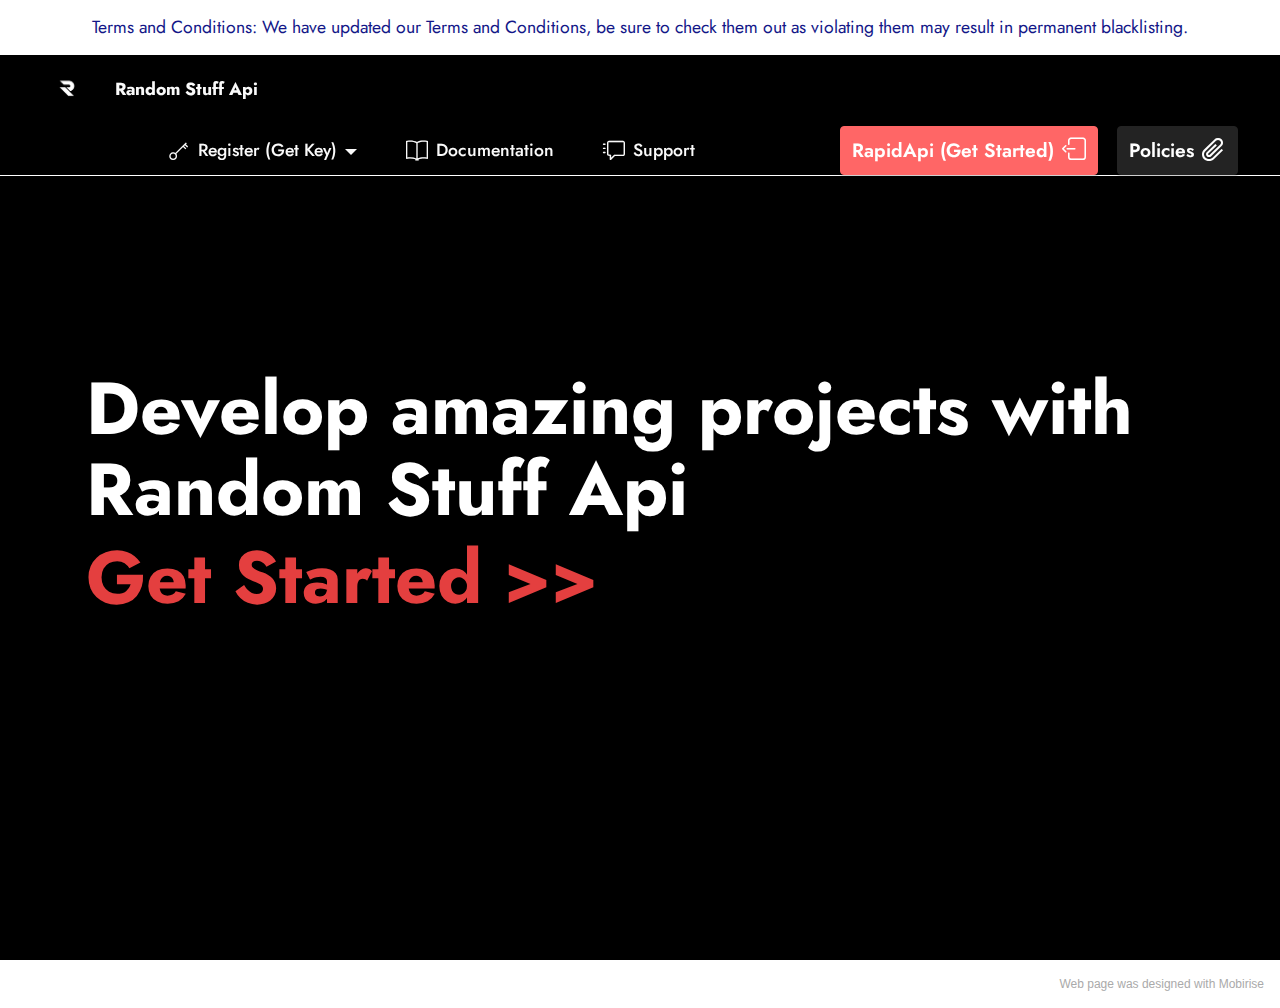
==== index.html @ b0e5f8f1 "Website" ====
<!DOCTYPE html>
<html  >
<head>
  <!-- Site made with Mobirise Website Builder v5.4.1, https://mobirise.com -->
  <meta charset="UTF-8">
  <meta http-equiv="X-UA-Compatible" content="IE=edge">
  <meta name="generator" content="Mobirise v5.4.1, mobirise.com">
  <meta name="viewport" content="width=device-width, initial-scale=1, minimum-scale=1">
  <link rel="shortcut icon" href="assets/images/logo5.png" type="image/x-icon">
  <meta name="description" content="Home | Random Stuff API (RSA) is a powerful API developed by PGamerX, and it's free to use as well as open-source. It allows you to get AI responses, jokes, memes, anime, facts, animal images, image manipulation, and many other things.
">
  
  
  <title>Home | Random Stuff Api (random-stuff-api)</title>
  <link rel="stylesheet" href="assets/themify/css/themify-icons.css">
  <link rel="stylesheet" href="assets/web/assets/mobirise-icons2/mobirise2.css">
  <link rel="stylesheet" href="assets/web/assets/mobirise-icons-bold/mobirise-icons-bold.css">
  <link rel="stylesheet" href="assets/bootstrap/css/bootstrap.min.css">
  <link rel="stylesheet" href="assets/bootstrap/css/bootstrap-grid.min.css">
  <link rel="stylesheet" href="assets/bootstrap/css/bootstrap-reboot.min.css">
  <link rel="stylesheet" href="assets/dropdown/css/style.css">
  <link rel="stylesheet" href="assets/socicon/css/styles.css">
  <link rel="stylesheet" href="assets/theme/css/style.css">
  <link rel="preload" href="https://fonts.googleapis.com/css?family=Jost:100,200,300,400,500,600,700,800,900,100i,200i,300i,400i,500i,600i,700i,800i,900i&display=swap" as="style" onload="this.onload=null;this.rel='stylesheet'">
  <noscript><link rel="stylesheet" href="https://fonts.googleapis.com/css?family=Jost:100,200,300,400,500,600,700,800,900,100i,200i,300i,400i,500i,600i,700i,800i,900i&display=swap"></noscript>
  <link rel="preload" as="style" href="assets/mobirise/css/mbr-additional.css"><link rel="stylesheet" href="assets/mobirise/css/mbr-additional.css" type="text/css">
  
  
  
  
</head>
<body>
  
  <section data-bs-version="5.1" class="menu menu2 cid-Z001lfQUGw" once="menu" id="design-block-Z001lfQUGw">
    

    <nav class="navbar navbar-dropdown navbar-fixed-top navbar-expand-lg">


<div class="container-fluid  bgtop">
<div class="container-fluid">
<div class="row"> 
<div class=" col-12 p-2"> 
<div class="mbr-text mbr-fonts-style display-4">Terms and Conditions: We have updated our Terms and Conditions, be sure to check them out as violating them may result in permanent blacklisting.</div>
</div>


</div> 

</div>
</div>

        <div class="container-fluid">
            <div class="navbar-brand">
                <span class="navbar-logo">
                    <a href="index.html">
                        <img src="assets/images/new-144x99.png" alt="RSA" style="height: 3rem;">
                    </a>
                </span>
                <span class="navbar-caption-wrap"><a class="navbar-caption text-white text-primary display-4" href="index.html">Random Stuff Api</a></span>
           
           
            </div>

         <button class="navbar-toggler" type="button" data-toggle="collapse" data-bs-toggle="collapse" data-target="#navbarSupportedContent" data-bs-target="#navbarSupportedContent" aria-controls="navbarNavAltMarkup" aria-expanded="false" aria-label="Toggle navigation">
                <div class="hamburger">
                    <span></span>
                    <span></span>
                    <span></span>
                    <span></span>
                </div>
            </button>    
            <div class="collapse navbar-collapse" id="navbarSupportedContent">
            
         <ul class="mx-auto navbar-nav nav-dropdown" data-app-modern-menu="true"><li class="nav-item dropdown"><a class="nav-link link text-white text-primary dropdown-toggle display-4" href="#" data-toggle="dropdown-submenu" data-bs-toggle="dropdown" data-bs-auto-close="outside" aria-expanded="false"><span class="ti-key mbr-iconfont mbr-iconfont-btn"></span>Register (Get Key)</a><div class="dropdown-menu" aria-labelledby="dropdown-undefined"><a class="text-white text-primary dropdown-item display-4" href="https://discord.com/oauth2/authorize?client_id=835456352238436392&redirect_uri=https%3A%2F%2Fdiscord.pgamerx.com%2Fcallback&response_type=code&scope=identify%20email%20guilds.join" target="_blank"><span class="socicon socicon-discord mbr-iconfont mbr-iconfont-btn"></span>Through Discord</a><a class="text-white text-primary dropdown-item display-4" href="https://oauth.pgamerx.com/auth/google" target="_blank"><span class="socicon socicon-google mbr-iconfont mbr-iconfont-btn"></span>Through Google</a></div>
                    </li><li class="nav-item"><a class="nav-link link text-white text-primary display-4" href="https://api-docs.pgamerx.com" target="_blank"><span class="ti-book mbr-iconfont mbr-iconfont-btn"></span>Documentation</a></li><li class="nav-item"><a class="nav-link link text-white text-primary display-4" href="https://u.pgamerx.com/discord" target="_blank"><span class="mbrib-help mbr-iconfont mbr-iconfont-btn"></span>Support</a></li></ul>  


                
                <div class="navbar-buttons mbr-section-btn"><a class="bouton btn btn-secondary display-7" href="https://rapidapi.com/pgamerxdev/api/random-stuff-api" target="_blank"><span class="mbrib-logout mbr-iconfont mbr-iconfont-btn"></span>RapidApi (Get Started)</a> <a class="bouton btn btn-black display-7" href="policies.html" target="_blank"><span class="mobi-mbri mobi-mbri-paperclip mbr-iconfont mbr-iconfont-btn"></span>Policies</a></div>
            </div>

           
        </div>
    </nav>


</section>

<section data-bs-version="5.1" class="header8 cid-sSBqAEXFUa mbr-fullscreen" id="header8-9">
    

    
    
    <div class="container">
        <div class="row justify-content-center">
            <div class="col-12">
                <h3 class="mbr-section-title mbr-white mbr-fonts-style display-1"><strong>Develop amazing projects with Random Stuff Api</strong></h3>
                <p class="mbr-text mbr-fonts-style mbr-white mb-4 display-1"><a href="https://rapidapi.com/pgamerxdev/api/random-stuff-api" class="text-danger text-primary" target="_blank"><strong>Get Started &gt;&gt;</strong></a></p>
            </div>
        </div>
    </div>
</section><section style="background-color: #fff; font-family: -apple-system, BlinkMacSystemFont, 'Segoe UI', 'Roboto', 'Helvetica Neue', Arial, sans-serif; color:#aaa; font-size:12px; padding: 0; align-items: center; display: flex;"><a href="https://mobirise.site/g" style="flex: 1 1; height: 3rem; padding-left: 1rem;"></a><p style="flex: 0 0 auto; margin:0; padding-right:1rem;">Web page <a href="https://mobirise.site/f" style="color:#aaa;">was designed</a> with Mobirise</p></section><script src="assets/bootstrap/js/bootstrap.bundle.min.js"></script>  <script src="assets/smoothscroll/smooth-scroll.js"></script>  <script src="assets/ytplayer/index.js"></script>  <script src="assets/dropdown/js/navbar-dropdown.js"></script>  <script src="assets/theme/js/script.js"></script>  
  
  
</body>
</html>
---- assets/themify/css/themify-icons.css ----
@font-face {
	font-family: 'themify';
	src:url('../fonts/themify.eot?-fvbane');
	src:url('../fonts/themify.eot?#iefix-fvbane') format('embedded-opentype'),
		url('../fonts/themify.woff?-fvbane') format('woff'),
		url('../fonts/themify.ttf?-fvbane') format('truetype'),
		url('../fonts/themify.svg?-fvbane#themify') format('svg');
	font-weight: normal;
	font-style: normal;
}

[class^="ti-"], [class*=" ti-"] {
	font-family: 'themify';
	speak: none;
	font-style: normal;
	font-weight: normal;
	font-variant: normal;
	text-transform: none;
	line-height: 1;

	/* Better Font Rendering =========== */
	-webkit-font-smoothing: antialiased;
	-moz-osx-font-smoothing: grayscale;
}

.ti-wand:before {
	content: "\e600";
}
.ti-volume:before {
	content: "\e601";
}
.ti-user:before {
	content: "\e602";
}
.ti-unlock:before {
	content: "\e603";
}
.ti-unlink:before {
	content: "\e604";
}
.ti-trash:before {
	content: "\e605";
}
.ti-thought:before {
	content: "\e606";
}
.ti-target:before {
	content: "\e607";
}
.ti-tag:before {
	content: "\e608";
}
.ti-tablet:before {
	content: "\e609";
}
.ti-star:before {
	content: "\e60a";
}
.ti-spray:before {
	content: "\e60b";
}
.ti-signal:before {
	content: "\e60c";
}
.ti-shopping-cart:before {
	content: "\e60d";
}
.ti-shopping-cart-full:before {
	content: "\e60e";
}
.ti-settings:before {
	content: "\e60f";
}
.ti-search:before {
	content: "\e610";
}
.ti-zoom-in:before {
	content: "\e611";
}
.ti-zoom-out:before {
	content: "\e612";
}
.ti-cut:before {
	content: "\e613";
}
.ti-ruler:before {
	content: "\e614";
}
.ti-ruler-pencil:before {
	content: "\e615";
}
.ti-ruler-alt:before {
	content: "\e616";
}
.ti-bookmark:before {
	content: "\e617";
}
.ti-bookmark-alt:before {
	content: "\e618";
}
.ti-reload:before {
	content: "\e619";
}
.ti-plus:before {
	content: "\e61a";
}
.ti-pin:before {
	content: "\e61b";
}
.ti-pencil:before {
	content: "\e61c";
}
.ti-pencil-alt:before {
	content: "\e61d";
}
.ti-paint-roller:before {
	content: "\e61e";
}
.ti-paint-bucket:before {
	content: "\e61f";
}
.ti-na:before {
	content: "\e620";
}
.ti-mobile:before {
	content: "\e621";
}
.ti-minus:before {
	content: "\e622";
}
.ti-medall:before {
	content: "\e623";
}
.ti-medall-alt:before {
	content: "\e624";
}
.ti-marker:before {
	content: "\e625";
}
.ti-marker-alt:before {
	content: "\e626";
}
.ti-arrow-up:before {
	content: "\e627";
}
.ti-arrow-right:before {
	content: "\e628";
}
.ti-arrow-left:before {
	content: "\e629";
}
.ti-arrow-down:before {
	content: "\e62a";
}
.ti-lock:before {
	content: "\e62b";
}
.ti-location-arrow:before {
	content: "\e62c";
}
.ti-link:before {
	content: "\e62d";
}
.ti-layout:before {
	content: "\e62e";
}
.ti-layers:before {
	content: "\e62f";
}
.ti-layers-alt:before {
	content: "\e630";
}
.ti-key:before {
	content: "\e631";
}
.ti-import:before {
	content: "\e632";
}
.ti-image:before {
	content: "\e633";
}
.ti-heart:before {
	content: "\e634";
}
.ti-heart-broken:before {
	content: "\e635";
}
.ti-hand-stop:before {
	content: "\e636";
}
.ti-hand-open:before {
	content: "\e637";
}
.ti-hand-drag:before {
	content: "\e638";
}
.ti-folder:before {
	content: "\e639";
}
.ti-flag:before {
	content: "\e63a";
}
.ti-flag-alt:before {
	content: "\e63b";
}
.ti-flag-alt-2:before {
	content: "\e63c";
}
.ti-eye:before {
	content: "\e63d";
}
.ti-export:before {
	content: "\e63e";
}
.ti-exchange-vertical:before {
	content: "\e63f";
}
.ti-desktop:before {
	content: "\e640";
}
.ti-cup:before {
	content: "\e641";
}
.ti-crown:before {
	content: "\e642";
}
.ti-comments:before {
	content: "\e643";
}
.ti-comment:before {
	content: "\e644";
}
.ti-comment-alt:before {
	content: "\e645";
}
.ti-close:before {
	content: "\e646";
}
.ti-clip:before {
	content: "\e647";
}
.ti-angle-up:before {
	content: "\e648";
}
.ti-angle-right:before {
	content: "\e649";
}
.ti-angle-left:before {
	content: "\e64a";
}
.ti-angle-down:before {
	content: "\e64b";
}
.ti-check:before {
	content: "\e64c";
}
.ti-check-box:before {
	content: "\e64d";
}
.ti-camera:before {
	content: "\e64e";
}
.ti-announcement:before {
	content: "\e64f";
}
.ti-brush:before {
	content: "\e650";
}
.ti-briefcase:before {
	content: "\e651";
}
.ti-bolt:before {
	content: "\e652";
}
.ti-bolt-alt:before {
	content: "\e653";
}
.ti-blackboard:before {
	content: "\e654";
}
.ti-bag:before {
	content: "\e655";
}
.ti-move:before {
	content: "\e656";
}
.ti-arrows-vertical:before {
	content: "\e657";
}
.ti-arrows-horizontal:before {
	content: "\e658";
}
.ti-fullscreen:before {
	content: "\e659";
}
.ti-arrow-top-right:before {
	content: "\e65a";
}
.ti-arrow-top-left:before {
	content: "\e65b";
}
.ti-arrow-circle-up:before {
	content: "\e65c";
}
.ti-arrow-circle-right:before {
	content: "\e65d";
}
.ti-arrow-circle-left:before {
	content: "\e65e";
}
.ti-arrow-circle-down:before {
	content: "\e65f";
}
.ti-angle-double-up:before {
	content: "\e660";
}
.ti-angle-double-right:before {
	content: "\e661";
}
.ti-angle-double-left:before {
	content: "\e662";
}
.ti-angle-double-down:before {
	content: "\e663";
}
.ti-zip:before {
	content: "\e664";
}
.ti-world:before {
	content: "\e665";
}
.ti-wheelchair:before {
	content: "\e666";
}
.ti-view-list:before {
	content: "\e667";
}
.ti-view-list-alt:before {
	content: "\e668";
}
.ti-view-grid:before {
	content: "\e669";
}
.ti-uppercase:before {
	content: "\e66a";
}
.ti-upload:before {
	content: "\e66b";
}
.ti-underline:before {
	content: "\e66c";
}
.ti-truck:before {
	content: "\e66d";
}
.ti-timer:before {
	content: "\e66e";
}
.ti-ticket:before {
	content: "\e66f";
}
.ti-thumb-up:before {
	content: "\e670";
}
.ti-thumb-down:before {
	content: "\e671";
}
.ti-text:before {
	content: "\e672";
}
.ti-stats-up:before {
	content: "\e673";
}
.ti-stats-down:before {
	content: "\e674";
}
.ti-split-v:before {
	content: "\e675";
}
.ti-split-h:before {
	content: "\e676";
}
.ti-smallcap:before {
	content: "\e677";
}
.ti-shine:before {
	content: "\e678";
}
.ti-shift-right:before {
	content: "\e679";
}
.ti-shift-left:before {
	content: "\e67a";
}
.ti-shield:before {
	content: "\e67b";
}
.ti-notepad:before {
	content: "\e67c";
}
.ti-server:before {
	content: "\e67d";
}
.ti-quote-right:before {
	content: "\e67e";
}
.ti-quote-left:before {
	content: "\e67f";
}
.ti-pulse:before {
	content: "\e680";
}
.ti-printer:before {
	content: "\e681";
}
.ti-power-off:before {
	content: "\e682";
}
.ti-plug:before {
	content: "\e683";
}
.ti-pie-chart:before {
	content: "\e684";
}
.ti-paragraph:before {
	content: "\e685";
}
.ti-panel:before {
	content: "\e686";
}
.ti-package:before {
	content: "\e687";
}
.ti-music:before {
	content: "\e688";
}
.ti-music-alt:before {
	content: "\e689";
}
.ti-mouse:before {
	content: "\e68a";
}
.ti-mouse-alt:before {
	content: "\e68b";
}
.ti-money:before {
	content: "\e68c";
}
.ti-microphone:before {
	content: "\e68d";
}
.ti-menu:before {
	content: "\e68e";
}
.ti-menu-alt:before {
	content: "\e68f";
}
.ti-map:before {
	content: "\e690";
}
.ti-map-alt:before {
	content: "\e691";
}
.ti-loop:before {
	content: "\e692";
}
.ti-location-pin:before {
	content: "\e693";
}
.ti-list:before {
	content: "\e694";
}
.ti-light-bulb:before {
	content: "\e695";
}
.ti-Italic:before {
	content: "\e696";
}
.ti-info:before {
	content: "\e697";
}
.ti-infinite:before {
	content: "\e698";
}
.ti-id-badge:before {
	content: "\e699";
}
.ti-hummer:before {
	content: "\e69a";
}
.ti-home:before {
	content: "\e69b";
}
.ti-help:before {
	content: "\e69c";
}
.ti-headphone:before {
	content: "\e69d";
}
.ti-harddrives:before {
	content: "\e69e";
}
.ti-harddrive:before {
	content: "\e69f";
}
.ti-gift:before {
	content: "\e6a0";
}
.ti-game:before {
	content: "\e6a1";
}
.ti-filter:before {
	content: "\e6a2";
}
.ti-files:before {
	content: "\e6a3";
}
.ti-file:before {
	content: "\e6a4";
}
.ti-eraser:before {
	content: "\e6a5";
}
.ti-envelope:before {
	content: "\e6a6";
}
.ti-download:before {
	content: "\e6a7";
}
.ti-direction:before {
	content: "\e6a8";
}
.ti-direction-alt:before {
	content: "\e6a9";
}
.ti-dashboard:before {
	content: "\e6aa";
}
.ti-control-stop:before {
	content: "\e6ab";
}
.ti-control-shuffle:before {
	content: "\e6ac";
}
.ti-control-play:before {
	content: "\e6ad";
}
.ti-control-pause:before {
	content: "\e6ae";
}
.ti-control-forward:before {
	content: "\e6af";
}
.ti-control-backward:before {
	content: "\e6b0";
}
.ti-cloud:before {
	content: "\e6b1";
}
.ti-cloud-up:before {
	content: "\e6b2";
}
.ti-cloud-down:before {
	content: "\e6b3";
}
.ti-clipboard:before {
	content: "\e6b4";
}
.ti-car:before {
	content: "\e6b5";
}
.ti-calendar:before {
	content: "\e6b6";
}
.ti-book:before {
	content: "\e6b7";
}
.ti-bell:before {
	content: "\e6b8";
}
.ti-basketball:before {
	content: "\e6b9";
}
.ti-bar-chart:before {
	content: "\e6ba";
}
.ti-bar-chart-alt:before {
	content: "\e6bb";
}
.ti-back-right:before {
	content: "\e6bc";
}
.ti-back-left:before {
	content: "\e6bd";
}
.ti-arrows-corner:before {
	content: "\e6be";
}
.ti-archive:before {
	content: "\e6bf";
}
.ti-anchor:before {
	content: "\e6c0";
}
.ti-align-right:before {
	content: "\e6c1";
}
.ti-align-left:before {
	content: "\e6c2";
}
.ti-align-justify:before {
	content: "\e6c3";
}
.ti-align-center:before {
	content: "\e6c4";
}
.ti-alert:before {
	content: "\e6c5";
}
.ti-alarm-clock:before {
	content: "\e6c6";
}
.ti-agenda:before {
	content: "\e6c7";
}
.ti-write:before {
	content: "\e6c8";
}
.ti-window:before {
	content: "\e6c9";
}
.ti-widgetized:before {
	content: "\e6ca";
}
.ti-widget:before {
	content: "\e6cb";
}
.ti-widget-alt:before {
	content: "\e6cc";
}
.ti-wallet:before {
	content: "\e6cd";
}
.ti-video-clapper:before {
	content: "\e6ce";
}
.ti-video-camera:before {
	content: "\e6cf";
}
.ti-vector:before {
	content: "\e6d0";
}
.ti-themify-logo:before {
	content: "\e6d1";
}
.ti-themify-favicon:before {
	content: "\e6d2";
}
.ti-themify-favicon-alt:before {
	content: "\e6d3";
}
.ti-support:before {
	content: "\e6d4";
}
.ti-stamp:before {
	content: "\e6d5";
}
.ti-split-v-alt:before {
	content: "\e6d6";
}
.ti-slice:before {
	content: "\e6d7";
}
.ti-shortcode:before {
	content: "\e6d8";
}
.ti-shift-right-alt:before {
	content: "\e6d9";
}
.ti-shift-left-alt:before {
	content: "\e6da";
}
.ti-ruler-alt-2:before {
	content: "\e6db";
}
.ti-receipt:before {
	content: "\e6dc";
}
.ti-pin2:before {
	content: "\e6dd";
}
.ti-pin-alt:before {
	content: "\e6de";
}
.ti-pencil-alt2:before {
	content: "\e6df";
}
.ti-palette:before {
	content: "\e6e0";
}
.ti-more:before {
	content: "\e6e1";
}
.ti-more-alt:before {
	content: "\e6e2";
}
.ti-microphone-alt:before {
	content: "\e6e3";
}
.ti-magnet:before {
	content: "\e6e4";
}
.ti-line-double:before {
	content: "\e6e5";
}
.ti-line-dotted:before {
	content: "\e6e6";
}
.ti-line-dashed:before {
	content: "\e6e7";
}
.ti-layout-width-full:before {
	content: "\e6e8";
}
.ti-layout-width-default:before {
	content: "\e6e9";
}
.ti-layout-width-default-alt:before {
	content: "\e6ea";
}
.ti-layout-tab:before {
	content: "\e6eb";
}
.ti-layout-tab-window:before {
	content: "\e6ec";
}
.ti-layout-tab-v:before {
	content: "\e6ed";
}
.ti-layout-tab-min:before {
	content: "\e6ee";
}
.ti-layout-slider:before {
	content: "\e6ef";
}
.ti-layout-slider-alt:before {
	content: "\e6f0";
}
.ti-layout-sidebar-right:before {
	content: "\e6f1";
}
.ti-layout-sidebar-none:before {
	content: "\e6f2";
}
.ti-layout-sidebar-left:before {
	content: "\e6f3";
}
.ti-layout-placeholder:before {
	content: "\e6f4";
}
.ti-layout-menu:before {
	content: "\e6f5";
}
.ti-layout-menu-v:before {
	content: "\e6f6";
}
.ti-layout-menu-separated:before {
	content: "\e6f7";
}
.ti-layout-menu-full:before {
	content: "\e6f8";
}
.ti-layout-media-right-alt:before {
	content: "\e6f9";
}
.ti-layout-media-right:before {
	content: "\e6fa";
}
.ti-layout-media-overlay:before {
	content: "\e6fb";
}
.ti-layout-media-overlay-alt:before {
	content: "\e6fc";
}
.ti-layout-media-overlay-alt-2:before {
	content: "\e6fd";
}
.ti-layout-media-left-alt:before {
	content: "\e6fe";
}
.ti-layout-media-left:before {
	content: "\e6ff";
}
.ti-layout-media-center-alt:before {
	content: "\e700";
}
.ti-layout-media-center:before {
	content: "\e701";
}
.ti-layout-list-thumb:before {
	content: "\e702";
}
.ti-layout-list-thumb-alt:before {
	content: "\e703";
}
.ti-layout-list-post:before {
	content: "\e704";
}
.ti-layout-list-large-image:before {
	content: "\e705";
}
.ti-layout-line-solid:before {
	content: "\e706";
}
.ti-layout-grid4:before {
	content: "\e707";
}
.ti-layout-grid3:before {
	content: "\e708";
}
.ti-layout-grid2:before {
	content: "\e709";
}
.ti-layout-grid2-thumb:before {
	content: "\e70a";
}
.ti-layout-cta-right:before {
	content: "\e70b";
}
.ti-layout-cta-left:before {
	content: "\e70c";
}
.ti-layout-cta-center:before {
	content: "\e70d";
}
.ti-layout-cta-btn-right:before {
	content: "\e70e";
}
.ti-layout-cta-btn-left:before {
	content: "\e70f";
}
.ti-layout-column4:before {
	content: "\e710";
}
.ti-layout-column3:before {
	content: "\e711";
}
.ti-layout-column2:before {
	content: "\e712";
}
.ti-layout-accordion-separated:before {
	content: "\e713";
}
.ti-layout-accordion-merged:before {
	content: "\e714";
}
.ti-layout-accordion-list:before {
	content: "\e715";
}
.ti-ink-pen:before {
	content: "\e716";
}
.ti-info-alt:before {
	content: "\e717";
}
.ti-help-alt:before {
	content: "\e718";
}
.ti-headphone-alt:before {
	content: "\e719";
}
.ti-hand-point-up:before {
	content: "\e71a";
}
.ti-hand-point-right:before {
	content: "\e71b";
}
.ti-hand-point-left:before {
	content: "\e71c";
}
.ti-hand-point-down:before {
	content: "\e71d";
}
.ti-gallery:before {
	content: "\e71e";
}
.ti-face-smile:before {
	content: "\e71f";
}
.ti-face-sad:before {
	content: "\e720";
}
.ti-credit-card:before {
	content: "\e721";
}
.ti-control-skip-forward:before {
	content: "\e722";
}
.ti-control-skip-backward:before {
	content: "\e723";
}
.ti-control-record:before {
	content: "\e724";
}
.ti-control-eject:before {
	content: "\e725";
}
.ti-comments-smiley:before {
	content: "\e726";
}
.ti-brush-alt:before {
	content: "\e727";
}
.ti-youtube:before {
	content: "\e728";
}
.ti-vimeo:before {
	content: "\e729";
}
.ti-twitter:before {
	content: "\e72a";
}
.ti-time:before {
	content: "\e72b";
}
.ti-tumblr:before {
	content: "\e72c";
}
.ti-skype:before {
	content: "\e72d";
}
.ti-share:before {
	content: "\e72e";
}
.ti-share-alt:before {
	content: "\e72f";
}
.ti-rocket:before {
	content: "\e730";
}
.ti-pinterest:before {
	content: "\e731";
}
.ti-new-window:before {
	content: "\e732";
}
.ti-microsoft:before {
	content: "\e733";
}
.ti-list-ol:before {
	content: "\e734";
}
.ti-linkedin:before {
	content: "\e735";
}
.ti-layout-sidebar-2:before {
	content: "\e736";
}
.ti-layout-grid4-alt:before {
	content: "\e737";
}
.ti-layout-grid3-alt:before {
	content: "\e738";
}
.ti-layout-grid2-alt:before {
	content: "\e739";
}
.ti-layout-column4-alt:before {
	content: "\e73a";
}
.ti-layout-column3-alt:before {
	content: "\e73b";
}
.ti-layout-column2-alt:before {
	content: "\e73c";
}
.ti-instagram:before {
	content: "\e73d";
}
.ti-google:before {
	content: "\e73e";
}
.ti-github:before {
	content: "\e73f";
}
.ti-flickr:before {
	content: "\e740";
}
.ti-facebook:before {
	content: "\e741";
}
.ti-dropbox:before {
	content: "\e742";
}
.ti-dribbble:before {
	content: "\e743";
}
.ti-apple:before {
	content: "\e744";
}
.ti-android:before {
	content: "\e745";
}
.ti-save:before {
	content: "\e746";
}
.ti-save-alt:before {
	content: "\e747";
}
.ti-yahoo:before {
	content: "\e748";
}
.ti-wordpress:before {
	content: "\e749";
}
.ti-vimeo-alt:before {
	content: "\e74a";
}
.ti-twitter-alt:before {
	content: "\e74b";
}
.ti-tumblr-alt:before {
	content: "\e74c";
}
.ti-trello:before {
	content: "\e74d";
}
.ti-stack-overflow:before {
	content: "\e74e";
}
.ti-soundcloud:before {
	content: "\e74f";
}
.ti-sharethis:before {
	content: "\e750";
}
.ti-sharethis-alt:before {
	content: "\e751";
}
.ti-reddit:before {
	content: "\e752";
}
.ti-pinterest-alt:before {
	content: "\e753";
}
.ti-microsoft-alt:before {
	content: "\e754";
}
.ti-linux:before {
	content: "\e755";
}
.ti-jsfiddle:before {
	content: "\e756";
}
.ti-joomla:before {
	content: "\e757";
}
.ti-html5:before {
	content: "\e758";
}
.ti-flickr-alt:before {
	content: "\e759";
}
.ti-email:before {
	content: "\e75a";
}
.ti-drupal:before {
	content: "\e75b";
}
.ti-dropbox-alt:before {
	content: "\e75c";
}
.ti-css3:before {
	content: "\e75d";
}
.ti-rss:before {
	content: "\e75e";
}
.ti-rss-alt:before {
	content: "\e75f";
}
---- assets/web/assets/mobirise-icons2/mobirise2.css ----
@font-face {
  font-family: 'Moririse2';
  font-display: swap;
  src:  url('mobirise2.eot?f2bix4');
  src:  url('mobirise2.eot?f2bix4#iefix') format('embedded-opentype'),
    url('mobirise2.ttf?f2bix4') format('truetype'),
    url('mobirise2.woff?f2bix4') format('woff'),
    url('mobirise2.svg?f2bix4#mobirise2') format('svg');
  font-weight: normal;
  font-style: normal;
}

[class^="mobi-"], [class*=" mobi-"] {
  /* use !important to prevent issues with browser extensions that change fonts */
  font-family: 'Moririse2' !important;
  speak: none;
  font-style: normal;
  font-weight: normal;
  font-variant: normal;
  text-transform: none;
  line-height: 1;

  /* Better Font Rendering =========== */
  -webkit-font-smoothing: antialiased;
  -moz-osx-font-smoothing: grayscale;
}

.mobi-mbri-add-submenu:before {
  content: "\e900";
}
.mobi-mbri-alert:before {
  content: "\e901";
}
.mobi-mbri-align-center:before {
  content: "\e902";
}
.mobi-mbri-align-justify:before {
  content: "\e903";
}
.mobi-mbri-align-left:before {
  content: "\e904";
}
.mobi-mbri-align-right:before {
  content: "\e905";
}
.mobi-mbri-android:before {
  content: "\e906";
}
.mobi-mbri-apple:before {
  content: "\e907";
}
.mobi-mbri-arrow-down:before {
  content: "\e908";
}
.mobi-mbri-arrow-next:before {
  content: "\e909";
}
.mobi-mbri-arrow-prev:before {
  content: "\e90a";
}
.mobi-mbri-arrow-up:before {
  content: "\e90b";
}
.mobi-mbri-bold:before {
  content: "\e90c";
}
.mobi-mbri-bookmark:before {
  content: "\e90d";
}
.mobi-mbri-bootstrap:before {
  content: "\e90e";
}
.mobi-mbri-briefcase:before {
  content: "\e90f";
}
.mobi-mbri-browse:before {
  content: "\e910";
}
.mobi-mbri-bulleted-list:before {
  content: "\e911";
}
.mobi-mbri-calendar:before {
  content: "\e912";
}
.mobi-mbri-camera:before {
  content: "\e913";
}
.mobi-mbri-cart-add:before {
  content: "\e914";
}
.mobi-mbri-cart-full:before {
  content: "\e915";
}
.mobi-mbri-cash:before {
  content: "\e916";
}
.mobi-mbri-change-style:before {
  content: "\e917";
}
.mobi-mbri-chat:before {
  content: "\e918";
}
.mobi-mbri-clock:before {
  content: "\e919";
}
.mobi-mbri-close:before {
  content: "\e91a";
}
.mobi-mbri-cloud:before {
  content: "\e91b";
}
.mobi-mbri-code:before {
  content: "\e91c";
}
.mobi-mbri-contact-form:before {
  content: "\e91d";
}
.mobi-mbri-credit-card:before {
  content: "\e91e";
}
.mobi-mbri-cursor-click:before {
  content: "\e91f";
}
.mobi-mbri-cust-feedback:before {
  content: "\e920";
}
.mobi-mbri-database:before {
  content: "\e921";
}
.mobi-mbri-delivery:before {
  content: "\e922";
}
.mobi-mbri-desktop:before {
  content: "\e923";
}
.mobi-mbri-devices:before {
  content: "\e924";
}
.mobi-mbri-down:before {
  content: "\e925";
}
.mobi-mbri-download-2:before {
  content: "\e926";
}
.mobi-mbri-download:before {
  content: "\e927";
}
.mobi-mbri-drag-n-drop-2:before {
  content: "\e928";
}
.mobi-mbri-drag-n-drop:before {
  content: "\e929";
}
.mobi-mbri-edit-2:before {
  content: "\e92a";
}
.mobi-mbri-edit:before {
  content: "\e92b";
}
.mobi-mbri-error:before {
  content: "\e92c";
}
.mobi-mbri-extension:before {
  content: "\e92d";
}
.mobi-mbri-features:before {
  content: "\e92e";
}
.mobi-mbri-file:before {
  content: "\e92f";
}
.mobi-mbri-flag:before {
  content: "\e930";
}
.mobi-mbri-folder:before {
  content: "\e931";
}
.mobi-mbri-gift:before {
  content: "\e932";
}
.mobi-mbri-github:before {
  content: "\e933";
}
.mobi-mbri-globe-2:before {
  content: "\e934";
}
.mobi-mbri-globe:before {
  content: "\e935";
}
.mobi-mbri-growing-chart:before {
  content: "\e936";
}
.mobi-mbri-hearth:before {
  content: "\e937";
}
.mobi-mbri-help:before {
  content: "\e938";
}
.mobi-mbri-home:before {
  content: "\e939";
}
.mobi-mbri-hot-cup:before {
  content: "\e93a";
}
.mobi-mbri-idea:before {
  content: "\e93b";
}
.mobi-mbri-image-gallery:before {
  content: "\e93c";
}
.mobi-mbri-image-slider:before {
  content: "\e93d";
}
.mobi-mbri-info:before {
  content: "\e93e";
}
.mobi-mbri-italic:before {
  content: "\e93f";
}
.mobi-mbri-key:before {
  content: "\e940";
}
.mobi-mbri-laptop:before {
  content: "\e941";
}
.mobi-mbri-layers:before {
  content: "\e942";
}
.mobi-mbri-left-right:before {
  content: "\e943";
}
.mobi-mbri-left:before {
  content: "\e944";
}
.mobi-mbri-letter:before {
  content: "\e945";
}
.mobi-mbri-like:before {
  content: "\e946";
}
.mobi-mbri-link:before {
  content: "\e947";
}
.mobi-mbri-lock:before {
  content: "\e948";
}
.mobi-mbri-login:before {
  content: "\e949";
}
.mobi-mbri-logout:before {
  content: "\e94a";
}
.mobi-mbri-magic-stick:before {
  content: "\e94b";
}
.mobi-mbri-map-pin:before {
  content: "\e94c";
}
.mobi-mbri-menu:before {
  content: "\e94d";
}
.mobi-mbri-mobile-2:before {
  content: "\e94e";
}
.mobi-mbri-mobile-horizontal:before {
  content: "\e94f";
}
.mobi-mbri-mobile:before {
  content: "\e950";
}
.mobi-mbri-mobirise:before {
  content: "\e951";
}
.mobi-mbri-more-horizontal:before {
  content: "\e952";
}
.mobi-mbri-more-vertical:before {
  content: "\e953";
}
.mobi-mbri-music:before {
  content: "\e954";
}
.mobi-mbri-new-file:before {
  content: "\e955";
}
.mobi-mbri-numbered-list:before {
  content: "\e956";
}
.mobi-mbri-opened-folder:before {
  content: "\e957";
}
.mobi-mbri-pages:before {
  content: "\e958";
}
.mobi-mbri-paper-plane:before {
  content: "\e959";
}
.mobi-mbri-paperclip:before {
  content: "\e95a";
}
.mobi-mbri-phone:before {
  content: "\e95b";
}
.mobi-mbri-photo:before {
  content: "\e95c";
}
.mobi-mbri-photos:before {
  content: "\e95d";
}
.mobi-mbri-pin:before {
  content: "\e95e";
}
.mobi-mbri-play:before {
  content: "\e95f";
}
.mobi-mbri-plus:before {
  content: "\e960";
}
.mobi-mbri-preview:before {
  content: "\e961";
}
.mobi-mbri-print:before {
  content: "\e962";
}
.mobi-mbri-protect:before {
  content: "\e963";
}
.mobi-mbri-question:before {
  content: "\e964";
}
.mobi-mbri-quote-left:before {
  content: "\e965";
}
.mobi-mbri-quote-right:before {
  content: "\e966";
}
.mobi-mbri-redo:before {
  content: "\e967";
}
.mobi-mbri-refresh:before {
  content: "\e968";
}
.mobi-mbri-responsive-2:before {
  content: "\e969";
}
.mobi-mbri-responsive:before {
  content: "\e96a";
}
.mobi-mbri-right:before {
  content: "\e96b";
}
.mobi-mbri-rocket:before {
  content: "\e96c";
}
.mobi-mbri-sad-face:before {
  content: "\e96d";
}
.mobi-mbri-sale:before {
  content: "\e96e";
}
.mobi-mbri-save:before {
  content: "\e96f";
}
.mobi-mbri-search:before {
  content: "\e970";
}
.mobi-mbri-setting-2:before {
  content: "\e971";
}
.mobi-mbri-setting-3:before {
  content: "\e972";
}
.mobi-mbri-setting:before {
  content: "\e973";
}
.mobi-mbri-share:before {
  content: "\e974";
}
.mobi-mbri-shopping-bag:before {
  content: "\e975";
}
.mobi-mbri-shopping-basket:before {
  content: "\e976";
}
.mobi-mbri-shopping-cart:before {
  content: "\e977";
}
.mobi-mbri-sites:before {
  content: "\e978";
}
.mobi-mbri-smile-face:before {
  content: "\e979";
}
.mobi-mbri-speed:before {
  content: "\e97a";
}
.mobi-mbri-star:before {
  content: "\e97b";
}
.mobi-mbri-success:before {
  content: "\e97c";
}
.mobi-mbri-sun:before {
  content: "\e97d";
}
.mobi-mbri-sun2:before {
  content: "\e97e";
}
.mobi-mbri-tablet-vertical:before {
  content: "\e97f";
}
.mobi-mbri-tablet:before {
  content: "\e980";
}
.mobi-mbri-target:before {
  content: "\e981";
}
.mobi-mbri-timer:before {
  content: "\e982";
}
.mobi-mbri-to-ftp:before {
  content: "\e983";
}
.mobi-mbri-to-local-drive:before {
  content: "\e984";
}
.mobi-mbri-touch-swipe:before {
  content: "\e985";
}
.mobi-mbri-touch:before {
  content: "\e986";
}
.mobi-mbri-trash:before {
  content: "\e987";
}
.mobi-mbri-underline:before {
  content: "\e988";
}
.mobi-mbri-undo:before {
  content: "\e989";
}
.mobi-mbri-unlink:before {
  content: "\e98a";
}
.mobi-mbri-unlock:before {
  content: "\e98b";
}
.mobi-mbri-up-down:before {
  content: "\e98c";
}
.mobi-mbri-up:before {
  content: "\e98d";
}
.mobi-mbri-update:before {
  content: "\e98e";
}
.mobi-mbri-upload-2:before {
  content: "\e98f";
}
.mobi-mbri-upload:before {
  content: "\e990";
}
.mobi-mbri-user-2:before {
  content: "\e991";
}
.mobi-mbri-user:before {
  content: "\e992";
}
.mobi-mbri-users:before {
  content: "\e993";
}
.mobi-mbri-video-play:before {
  content: "\e994";
}
.mobi-mbri-video:before {
  content: "\e995";
}
.mobi-mbri-watch:before {
  content: "\e996";
}
.mobi-mbri-website-theme-2:before {
  content: "\e997";
}
.mobi-mbri-website-theme:before {
  content: "\e998";
}
.mobi-mbri-wifi:before {
  content: "\e999";
}
.mobi-mbri-windows:before {
  content: "\e99a";
}
.mobi-mbri-zoom-in:before {
  content: "\e99b";
}
.mobi-mbri-zoom-out:before {
  content: "\e99c";
}
---- assets/web/assets/mobirise-icons-bold/mobirise-icons-bold.css ----
@font-face {
  font-family: 'mobirise-icons-bold';
  font-display: swap;
  src:  url('mobirise-icons-bold.eot?m1l4yr');
  src:  url('mobirise-icons-bold.eot?m1l4yr#iefix') format('embedded-opentype'),
    url('mobirise-icons-bold.ttf?m1l4yr') format('truetype'),
    url('mobirise-icons-bold.woff?m1l4yr') format('woff'),
    url('mobirise-icons-bold.svg?m1l4yr#mobirise-icons-bold') format('svg');
  font-weight: normal;
  font-style: normal;
}

[class^="mbrib-"], [class*="mbrib-"] {
  /* use !important to prevent issues with browser extensions that change fonts */
  font-family: 'mobirise-icons-bold' !important;
  speak: none;
  font-style: normal;
  font-weight: normal;
  font-variant: normal;
  text-transform: none;
  line-height: 1;

  /* Better Font Rendering =========== */
  -webkit-font-smoothing: antialiased;
  -moz-osx-font-smoothing: grayscale;
}

.mbrib-add-submenu:before {
  content: "\e900";
}
.mbrib-alert:before {
  content: "\e901";
}
.mbrib-align-center:before {
  content: "\e902";
}
.mbrib-align-justify:before {
  content: "\e903";
}
.mbrib-align-left:before {
  content: "\e904";
}
.mbrib-align-right:before {
  content: "\e905";
}
.mbrib-android:before {
  content: "\e906";
}
.mbrib-apple:before {
  content: "\e907";
}
.mbrib-arrow-down:before {
  content: "\e908";
}
.mbrib-arrow-next:before {
  content: "\e909";
}
.mbrib-arrow-prev:before {
  content: "\e90a";
}
.mbrib-arrow-up:before {
  content: "\e90b";
}
.mbrib-bold:before {
  content: "\e90c";
}
.mbrib-bookmark:before {
  content: "\e90d";
}
.mbrib-bootstrap:before {
  content: "\e90e";
}
.mbrib-briefcase:before {
  content: "\e90f";
}
.mbrib-browse:before {
  content: "\e910";
}
.mbrib-bulleted-list:before {
  content: "\e911";
}
.mbrib-calendar:before {
  content: "\e912";
}
.mbrib-camera:before {
  content: "\e913";
}
.mbrib-cart-add:before {
  content: "\e914";
}
.mbrib-cart-full:before {
  content: "\e915";
}
.mbrib-cash:before {
  content: "\e916";
}
.mbrib-change-style:before {
  content: "\e917";
}
.mbrib-chat:before {
  content: "\e918";
}
.mbrib-clock:before {
  content: "\e919";
}
.mbrib-close:before {
  content: "\e91a";
}
.mbrib-cloud:before {
  content: "\e91b";
}
.mbrib-code:before {
  content: "\e91c";
}
.mbrib-contact-form:before {
  content: "\e91d";
}
.mbrib-credit-card:before {
  content: "\e91e";
}
.mbrib-cursor-click:before {
  content: "\e91f";
}
.mbrib-cust-feedback:before {
  content: "\e920";
}
.mbrib-database:before {
  content: "\e921";
}
.mbrib-delivery:before {
  content: "\e922";
}
.mbrib-desktop:before {
  content: "\e923";
}
.mbrib-devices:before {
  content: "\e924";
}
.mbrib-down:before {
  content: "\e925";
}
.mbrib-download:before {
  content: "\e926";
}
.mbrib-drag-n-drop:before {
  content: "\e927";
}
.mbrib-drag-n-drop2:before {
  content: "\e928";
}
.mbrib-edit:before {
  content: "\e929";
}
.mbrib-edit2:before {
  content: "\e92a";
}
.mbrib-error:before {
  content: "\e92b";
}
.mbrib-extension:before {
  content: "\e92c";
}
.mbrib-features:before {
  content: "\e92d";
}
.mbrib-file:before {
  content: "\e92e";
}
.mbrib-flag:before {
  content: "\e92f";
}
.mbrib-folder:before {
  content: "\e930";
}
.mbrib-gift:before {
  content: "\e931";
}
.mbrib-github:before {
  content: "\e932";
}
.mbrib-globe-2:before {
  content: "\e933";
}
.mbrib-globe:before {
  content: "\e934";
}
.mbrib-growing-chart:before {
  content: "\e935";
}
.mbrib-hearth:before {
  content: "\e936";
}
.mbrib-help:before {
  content: "\e937";
}
.mbrib-home:before {
  content: "\e938";
}
.mbrib-hot-cup:before {
  content: "\e939";
}
.mbrib-idea:before {
  content: "\e93a";
}
.mbrib-image-gallery:before {
  content: "\e93b";
}
.mbrib-image-slider:before {
  content: "\e93c";
}
.mbrib-info:before {
  content: "\e93d";
}
.mbrib-italic:before {
  content: "\e93e";
}
.mbrib-key:before {
  content: "\e93f";
}
.mbrib-laptop:before {
  content: "\e940";
}
.mbrib-layers:before {
  content: "\e941";
}
.mbrib-left-right:before {
  content: "\e942";
}
.mbrib-left:before {
  content: "\e943";
}
.mbrib-letter:before {
  content: "\e944";
}
.mbrib-like:before {
  content: "\e945";
}
.mbrib-link:before {
  content: "\e946";
}
.mbrib-lock:before {
  content: "\e947";
}
.mbrib-login:before {
  content: "\e948";
}
.mbrib-logout:before {
  content: "\e949";
}
.mbrib-magic-stick:before {
  content: "\e94a";
}
.mbrib-map-pin:before {
  content: "\e94b";
}
.mbrib-menu:before {
  content: "\e94c";
}
.mbrib-mobile:before {
  content: "\e94d";
}
.mbrib-mobile2:before {
  content: "\e94e";
}
.mbrib-mobirise:before {
  content: "\e94f";
}
.mbrib-more-horizontal:before {
  content: "\e950";
}
.mbrib-more-vertical:before {
  content: "\e951";
}
.mbrib-music:before {
  content: "\e952";
}
.mbrib-new-file:before {
  content: "\e953";
}
.mbrib-numbered-list:before {
  content: "\e954";
}
.mbrib-opened-folder:before {
  content: "\e955";
}
.mbrib-pages:before {
  content: "\e956";
}
.mbrib-paper-plane:before {
  content: "\e957";
}
.mbrib-paperclip:before {
  content: "\e958";
}
.mbrib-photo:before {
  content: "\e959";
}
.mbrib-photos:before {
  content: "\e95a";
}
.mbrib-pin:before {
  content: "\e95b";
}
.mbrib-play:before {
  content: "\e95c";
}
.mbrib-plus:before {
  content: "\e95d";
}
.mbrib-preview:before {
  content: "\e95e";
}
.mbrib-print:before {
  content: "\e95f";
}
.mbrib-protect:before {
  content: "\e960";
}
.mbrib-question:before {
  content: "\e961";
}
.mbrib-quote-left:before {
  content: "\e962";
}
.mbrib-quote-right:before {
  content: "\e963";
}
.mbrib-redo:before {
  content: "\e964";
}
.mbrib-refresh:before {
  content: "\e965";
}
.mbrib-responsive:before {
  content: "\e966";
}
.mbrib-right:before {
  content: "\e967";
}
.mbrib-rocket:before {
  content: "\e968";
}
.mbrib-sad-face:before {
  content: "\e969";
}
.mbrib-sale:before {
  content: "\e96a";
}
.mbrib-save:before {
  content: "\e96b";
}
.mbrib-search:before {
  content: "\e96c";
}
.mbrib-setting:before {
  content: "\e96d";
}
.mbrib-setting2:before {
  content: "\e96e";
}
.mbrib-setting3:before {
  content: "\e96f";
}
.mbrib-share:before {
  content: "\e970";
}
.mbrib-shopping-bag:before {
  content: "\e971";
}
.mbrib-shopping-basket:before {
  content: "\e972";
}
.mbrib-shopping-cart:before {
  content: "\e973";
}
.mbrib-sites:before {
  content: "\e974";
}
.mbrib-smile-face:before {
  content: "\e975";
}
.mbrib-speed:before {
  content: "\e976";
}
.mbrib-star:before {
  content: "\e977";
}
.mbrib-success:before {
  content: "\e978";
}
.mbrib-sun:before {
  content: "\e979";
}
.mbrib-sun2:before {
  content: "\e97a";
}
.mbrib-tablet-vertical:before {
  content: "\e97b";
}
.mbrib-tablet:before {
  content: "\e97c";
}
.mbrib-target:before {
  content: "\e97d";
}
.mbrib-timer:before {
  content: "\e97e";
}
.mbrib-to-ftp:before {
  content: "\e97f";
}
.mbrib-to-local-drive:before {
  content: "\e980";
}
.mbrib-touch-swipe:before {
  content: "\e981";
}
.mbrib-touch:before {
  content: "\e982";
}
.mbrib-trash:before {
  content: "\e983";
}
.mbrib-underline:before {
  content: "\e984";
}
.mbrib-undo:before {
  content: "\e985";
}
.mbrib-unlink:before {
  content: "\e986";
}
.mbrib-unlock:before {
  content: "\e987";
}
.mbrib-up-down:before {
  content: "\e988";
}
.mbrib-up:before {
  content: "\e989";
}
.mbrib-update:before {
  content: "\e98a";
}
.mbrib-upload:before {
  content: "\e98b";
}
.mbrib-user:before {
  content: "\e98c";
}
.mbrib-user2:before {
  content: "\e98d";
}
.mbrib-users:before {
  content: "\e98e";
}
.mbrib-video-play:before {
  content: "\e98f";
}
.mbrib-video:before {
  content: "\e990";
}
.mbrib-watch:before {
  content: "\e991";
}
.mbrib-website-theme:before {
  content: "\e992";
}
.mbrib-wifi:before {
  content: "\e993";
}
.mbrib-windows:before {
  content: "\e994";
}
.mbrib-zoom-out:before {
  content: "\e995";
}
---- assets/dropdown/css/style.css ----
.navbar-dropdown {
  left: 0;
  padding: 0;
  position: absolute;
  right: 0;
  top: 0;
  transition: all 0.45s ease;
  z-index: 1030;
  background: #282828; }
  .navbar-dropdown .navbar-logo {
    margin-right: 0.8rem;
    transition: margin 0.3s ease-in-out;
    vertical-align: middle; }
    .navbar-dropdown .navbar-logo img {
      height: 3.125rem;
      transition: all 0.3s ease-in-out; }
    .navbar-dropdown .navbar-logo.mbr-iconfont {
      font-size: 3.125rem;
      line-height: 3.125rem; }
  .navbar-dropdown .navbar-caption {
    font-weight: 700;
    white-space: normal;
    vertical-align: -4px;
    line-height: 3.125rem !important; }
    .navbar-dropdown .navbar-caption, .navbar-dropdown .navbar-caption:hover {
      color: inherit;
      text-decoration: none; }
  .navbar-dropdown .mbr-iconfont + .navbar-caption {
    vertical-align: -1px; }
  .navbar-dropdown.navbar-fixed-top {
    position: fixed; }
  .navbar-dropdown .navbar-brand span {
    vertical-align: -4px; }
  .navbar-dropdown.bg-color.transparent {
    background: none; }
  .navbar-dropdown.navbar-short .navbar-brand {
    padding: 0.625rem 0; }
    .navbar-dropdown.navbar-short .navbar-brand span {
      vertical-align: -1px; }
  .navbar-dropdown.navbar-short .navbar-caption {
    line-height: 2.375rem !important;
    vertical-align: -2px; }
  .navbar-dropdown.navbar-short .navbar-logo {
    margin-right: 0.5rem; }
    .navbar-dropdown.navbar-short .navbar-logo img {
      height: 2.375rem; }
    .navbar-dropdown.navbar-short .navbar-logo.mbr-iconfont {
      font-size: 2.375rem;
      line-height: 2.375rem; }
  .navbar-dropdown.navbar-short .mbr-table-cell {
    height: 3.625rem; }
  .navbar-dropdown .navbar-close {
    left: 0.6875rem;
    position: fixed;
    top: 0.75rem;
    z-index: 1000; }
  .navbar-dropdown .hamburger-icon {
    content: "";
    display: inline-block;
    vertical-align: middle;
    width: 16px;
    -webkit-box-shadow: 0 -6px 0 1px #282828,0 0 0 1px #282828,0 6px 0 1px #282828;
    -moz-box-shadow: 0 -6px 0 1px #282828,0 0 0 1px #282828,0 6px 0 1px #282828;
    box-shadow: 0 -6px 0 1px #282828,0 0 0 1px #282828,0 6px 0 1px #282828; }

.dropdown-menu .dropdown-toggle[data-toggle="dropdown-submenu"]::after {
  border-bottom: 0.35em solid transparent;
  border-left: 0.35em solid;
  border-right: 0;
  border-top: 0.35em solid transparent;
  margin-left: 0.3rem; }

.dropdown-menu .dropdown-item:focus {
  outline: 0; }

.nav-dropdown {
  font-size: 0.75rem;
  font-weight: 500;
  height: auto !important; }
  .nav-dropdown .nav-btn {
    padding-left: 1rem; }
  .nav-dropdown .link {
    margin: .667em 1.667em;
    font-weight: 500;
    padding: 0;
    transition: color .2s ease-in-out; }
    .nav-dropdown .link.dropdown-toggle {
      margin-right: 2.583em; }
      .nav-dropdown .link.dropdown-toggle::after {
        margin-left: .25rem;
        border-top: 0.35em solid;
        border-right: 0.35em solid transparent;
        border-left: 0.35em solid transparent;
        border-bottom: 0; }
      .nav-dropdown .link.dropdown-toggle[aria-expanded="true"] {
        margin: 0;
        padding: 0.667em 3.263em  0.667em 1.667em; }
  .nav-dropdown .link::after,
  .nav-dropdown .dropdown-item::after {
    color: inherit; }
  .nav-dropdown .btn {
    font-size: 0.75rem;
    font-weight: 700;
    letter-spacing: 0;
    margin-bottom: 0;
    padding-left: 1.25rem;
    padding-right: 1.25rem; }
  .nav-dropdown .dropdown-menu {
    border-radius: 0;
    border: 0;
    left: 0;
    margin: 0;
    padding-bottom: 1.25rem;
    padding-top: 1.25rem;
    position: relative; }
  .nav-dropdown .dropdown-submenu {
    margin-left: 0.125rem;
    top: 0; }
  .nav-dropdown .dropdown-item {
    font-weight: 500;
    line-height: 2;
    padding: 0.3846em 4.615em 0.3846em 1.5385em;
    position: relative;
    transition: color .2s ease-in-out, background-color .2s ease-in-out; }
    .nav-dropdown .dropdown-item::after {
      margin-top: -0.3077em;
      position: absolute;
      right: 1.1538em;
      top: 50%; }
    .nav-dropdown .dropdown-item:focus, .nav-dropdown .dropdown-item:hover {
      background: none; }

@media (max-width: 767px) {
  .nav-dropdown.navbar-toggleable-sm {
    bottom: 0;
    display: none;
    left: 0;
    overflow-x: hidden;
    position: fixed;
    top: 0;
    transform: translateX(-100%);
    -ms-transform: translateX(-100%);
    -webkit-transform: translateX(-100%);
    width: 18.75rem;
    z-index: 999; } }
.nav-dropdown.navbar-toggleable-xl {
  bottom: 0;
  display: none;
  left: 0;
  overflow-x: hidden;
  position: fixed;
  top: 0;
  transform: translateX(-100%);
  -ms-transform: translateX(-100%);
  -webkit-transform: translateX(-100%);
  width: 18.75rem;
  z-index: 999; }

.nav-dropdown-sm {
  display: block !important;
  overflow-x: hidden;
  overflow: auto;
  padding-top: 3.875rem; }
  .nav-dropdown-sm::after {
    content: "";
    display: block;
    height: 3rem;
    width: 100%; }
  .nav-dropdown-sm.collapse.in ~ .navbar-close {
    display: block !important; }
  .nav-dropdown-sm.collapsing, .nav-dropdown-sm.collapse.in {
    transform: translateX(0);
    -ms-transform: translateX(0);
    -webkit-transform: translateX(0);
    transition: all 0.25s ease-out;
    -webkit-transition: all 0.25s ease-out;
    background: #282828; }
  .nav-dropdown-sm.collapsing[aria-expanded="false"] {
    transform: translateX(-100%);
    -ms-transform: translateX(-100%);
    -webkit-transform: translateX(-100%); }
  .nav-dropdown-sm .nav-item {
    display: block;
    margin-left: 0 !important;
    padding-left: 0; }
  .nav-dropdown-sm .link,
  .nav-dropdown-sm .dropdown-item {
    border-top: 1px dotted rgba(255, 255, 255, 0.1);
    font-size: 0.8125rem;
    line-height: 1.6;
    margin: 0 !important;
    padding: 0.875rem 2.4rem 0.875rem 1.5625rem !important;
    position: relative;
    white-space: normal; }
    .nav-dropdown-sm .link:focus, .nav-dropdown-sm .link:hover,
    .nav-dropdown-sm .dropdown-item:focus,
    .nav-dropdown-sm .dropdown-item:hover {
      background: rgba(0, 0, 0, 0.2) !important;
      color: #c0a375; }
  .nav-dropdown-sm .nav-btn {
    position: relative;
    padding: 1.5625rem 1.5625rem 0 1.5625rem; }
    .nav-dropdown-sm .nav-btn::before {
      border-top: 1px dotted rgba(255, 255, 255, 0.1);
      content: "";
      left: 0;
      position: absolute;
      top: 0;
      width: 100%; }
    .nav-dropdown-sm .nav-btn + .nav-btn {
      padding-top: 0.625rem; }
      .nav-dropdown-sm .nav-btn + .nav-btn::before {
        display: none; }
  .nav-dropdown-sm .btn {
    padding: 0.625rem 0; }
  .nav-dropdown-sm .dropdown-toggle[data-toggle="dropdown-submenu"]::after {
    margin-left: .25rem;
    border-top: 0.35em solid;
    border-right: 0.35em solid transparent;
    border-left: 0.35em solid transparent;
    border-bottom: 0; }
  .nav-dropdown-sm .dropdown-toggle[data-toggle="dropdown-submenu"][aria-expanded="true"]::after {
    border-top: 0;
    border-right: 0.35em solid transparent;
    border-left: 0.35em solid transparent;
    border-bottom: 0.35em solid; }
  .nav-dropdown-sm .dropdown-menu {
    margin: 0;
    padding: 0;
    position: relative;
    top: 0;
    left: 0;
    width: 100%;
    border: 0;
    float: none;
    border-radius: 0;
    background: none; }
  .nav-dropdown-sm .dropdown-submenu {
    left: 100%;
    margin-left: 0.125rem;
    margin-top: -1.25rem;
    top: 0; }

.navbar-toggleable-sm .nav-dropdown .dropdown-menu {
  position: absolute; }

.navbar-toggleable-sm .nav-dropdown .dropdown-submenu {
  left: 100%;
  margin-left: 0.125rem;
  margin-top: -1.25rem;
  top: 0; }

.navbar-toggleable-sm.opened .nav-dropdown .dropdown-menu {
  position: relative; }

.navbar-toggleable-sm.opened .nav-dropdown .dropdown-submenu {
  left: 0;
  margin-left: 00rem;
  margin-top: 0rem;
  top: 0; }

.is-builder .nav-dropdown.collapsing {
  transition: none !important; }
---- assets/socicon/css/styles.css ----
@charset "UTF-8";

@font-face {
  font-family: 'Socicon';
  src:  url('../fonts/socicon.eot');
  src:  url('../fonts/socicon.eot?#iefix') format('embedded-opentype'),
    url('../fonts/socicon.woff2') format('woff2'),
    url('../fonts/socicon.ttf') format('truetype'),
    url('../fonts/socicon.woff') format('woff'),
    url('../fonts/socicon.svg#socicon') format('svg');
  font-weight: normal;
  font-style: normal;
  font-display: swap;
}

[data-icon]:before {
  font-family: "socicon" !important;
  content: attr(data-icon);
  font-style: normal !important;
  font-weight: normal !important;
  font-variant: normal !important;
  text-transform: none !important;
  speak: none;
  line-height: 1;
  -webkit-font-smoothing: antialiased;
  -moz-osx-font-smoothing: grayscale;
}

[class^="socicon-"], [class*=" socicon-"] {
  /* use !important to prevent issues with browser extensions that change fonts */
  font-family: 'Socicon' !important;
  speak: none;
  font-style: normal;
  font-weight: normal;
  font-variant: normal;
  text-transform: none;
  line-height: 1;

  /* Better Font Rendering =========== */
  -webkit-font-smoothing: antialiased;
  -moz-osx-font-smoothing: grayscale;
}

.socicon-eitaa:before {
  content: "\e97c";
}
.socicon-soroush:before {
  content: "\e97d";
}
.socicon-bale:before {
  content: "\e97e";
}
.socicon-zazzle:before {
  content: "\e97b";
}
.socicon-society6:before {
  content: "\e97a";
}
.socicon-redbubble:before {
  content: "\e979";
}
.socicon-avvo:before {
  content: "\e978";
}
.socicon-stitcher:before {
  content: "\e977";
}
.socicon-googlehangouts:before {
  content: "\e974";
}
.socicon-dlive:before {
  content: "\e975";
}
.socicon-vsco:before {
  content: "\e976";
}
.socicon-flipboard:before {
  content: "\e973";
}
.socicon-ubuntu:before {
  content: "\e958";
}
.socicon-artstation:before {
  content: "\e959";
}
.socicon-invision:before {
  content: "\e95a";
}
.socicon-torial:before {
  content: "\e95b";
}
.socicon-collectorz:before {
  content: "\e95c";
}
.socicon-seenthis:before {
  content: "\e95d";
}
.socicon-googleplaymusic:before {
  content: "\e95e";
}
.socicon-debian:before {
  content: "\e95f";
}
.socicon-filmfreeway:before {
  content: "\e960";
}
.socicon-gnome:before {
  content: "\e961";
}
.socicon-itchio:before {
  content: "\e962";
}
.socicon-jamendo:before {
  content: "\e963";
}
.socicon-mix:before {
  content: "\e964";
}
.socicon-sharepoint:before {
  content: "\e965";
}
.socicon-tinder:before {
  content: "\e966";
}
.socicon-windguru:before {
  content: "\e967";
}
.socicon-cdbaby:before {
  content: "\e968";
}
.socicon-elementaryos:before {
  content: "\e969";
}
.socicon-stage32:before {
  content: "\e96a";
}
.socicon-tiktok:before {
  content: "\e96b";
}
.socicon-gitter:before {
  content: "\e96c";
}
.socicon-letterboxd:before {
  content: "\e96d";
}
.socicon-threema:before {
  content: "\e96e";
}
.socicon-splice:before {
  content: "\e96f";
}
.socicon-metapop:before {
  content: "\e970";
}
.socicon-naver:before {
  content: "\e971";
}
.socicon-remote:before {
  content: "\e972";
}
.socicon-internet:before {
  content: "\e957";
}
.socicon-moddb:before {
  content: "\e94b";
}
.socicon-indiedb:before {
  content: "\e94c";
}
.socicon-traxsource:before {
  content: "\e94d";
}
.socicon-gamefor:before {
  content: "\e94e";
}
.socicon-pixiv:before {
  content: "\e94f";
}
.socicon-myanimelist:before {
  content: "\e950";
}
.socicon-blackberry:before {
  content: "\e951";
}
.socicon-wickr:before {
  content: "\e952";
}
.socicon-spip:before {
  content: "\e953";
}
.socicon-napster:before {
  content: "\e954";
}
.socicon-beatport:before {
  content: "\e955";
}
.socicon-hackerone:before {
  content: "\e956";
}
.socicon-hackernews:before {
  content: "\e946";
}
.socicon-smashwords:before {
  content: "\e947";
}
.socicon-kobo:before {
  content: "\e948";
}
.socicon-bookbub:before {
  content: "\e949";
}
.socicon-mailru:before {
  content: "\e94a";
}
.socicon-gitlab:before {
  content: "\e945";
}
.socicon-instructables:before {
  content: "\e944";
}
.socicon-portfolio:before {
  content: "\e943";
}
.socicon-codered:before {
  content: "\e940";
}
.socicon-origin:before {
  content: "\e941";
}
.socicon-nextdoor:before {
  content: "\e942";
}
.socicon-udemy:before {
  content: "\e93f";
}
.socicon-livemaster:before {
  content: "\e93e";
}
.socicon-crunchbase:before {
  content: "\e93b";
}
.socicon-homefy:before {
  content: "\e93c";
}
.socicon-calendly:before {
  content: "\e93d";
}
.socicon-realtor:before {
  content: "\e90f";
}
.socicon-tidal:before {
  content: "\e910";
}
.socicon-qobuz:before {
  content: "\e911";
}
.socicon-natgeo:before {
  content: "\e912";
}
.socicon-mastodon:before {
  content: "\e913";
}
.socicon-unsplash:before {
  content: "\e914";
}
.socicon-homeadvisor:before {
  content: "\e915";
}
.socicon-angieslist:before {
  content: "\e916";
}
.socicon-codepen:before {
  content: "\e917";
}
.socicon-slack:before {
  content: "\e918";
}
.socicon-openaigym:before {
  content: "\e919";
}
.socicon-logmein:before {
  content: "\e91a";
}
.socicon-fiverr:before {
  content: "\e91b";
}
.socicon-gotomeeting:before {
  content: "\e91c";
}
.socicon-aliexpress:before {
  content: "\e91d";
}
.socicon-guru:before {
  content: "\e91e";
}
.socicon-appstore:before {
  content: "\e91f";
}
.socicon-homes:before {
  content: "\e920";
}
.socicon-zoom:before {
  content: "\e921";
}
.socicon-alibaba:before {
  content: "\e922";
}
.socicon-craigslist:before {
  content: "\e923";
}
.socicon-wix:before {
  content: "\e924";
}
.socicon-redfin:before {
  content: "\e925";
}
.socicon-googlecalendar:before {
  content: "\e926";
}
.socicon-shopify:before {
  content: "\e927";
}
.socicon-freelancer:before {
  content: "\e928";
}
.socicon-seedrs:before {
  content: "\e929";
}
.socicon-bing:before {
  content: "\e92a";
}
.socicon-doodle:before {
  content: "\e92b";
}
.socicon-bonanza:before {
  content: "\e92c";
}
.socicon-squarespace:before {
  content: "\e92d";
}
.socicon-toptal:before {
  content: "\e92e";
}
.socicon-gust:before {
  content: "\e92f";
}
.socicon-ask:before {
  content: "\e930";
}
.socicon-trulia:before {
  content: "\e931";
}
.socicon-loomly:before {
  content: "\e932";
}
.socicon-ghost:before {
  content: "\e933";
}
.socicon-upwork:before {
  content: "\e934";
}
.socicon-fundable:before {
  content: "\e935";
}
.socicon-booking:before {
  content: "\e936";
}
.socicon-googlemaps:before {
  content: "\e937";
}
.socicon-zillow:before {
  content: "\e938";
}
.socicon-niconico:before {
  content: "\e939";
}
.socicon-toneden:before {
  content: "\e93a";
}
.socicon-augment:before {
  content: "\e908";
}
.socicon-bitbucket:before {
  content: "\e909";
}
.socicon-fyuse:before {
  content: "\e90a";
}
.socicon-yt-gaming:before {
  content: "\e90b";
}
.socicon-sketchfab:before {
  content: "\e90c";
}
.socicon-mobcrush:before {
  content: "\e90d";
}
.socicon-microsoft:before {
  content: "\e90e";
}
.socicon-pandora:before {
  content: "\e907";
}
.socicon-messenger:before {
  content: "\e906";
}
.socicon-gamewisp:before {
  content: "\e905";
}
.socicon-bloglovin:before {
  content: "\e904";
}
.socicon-tunein:before {
  content: "\e903";
}
.socicon-gamejolt:before {
  content: "\e901";
}
.socicon-trello:before {
  content: "\e902";
}
.socicon-spreadshirt:before {
  content: "\e900";
}
.socicon-500px:before {
  content: "\e000";
}
.socicon-8tracks:before {
  content: "\e001";
}
.socicon-airbnb:before {
  content: "\e002";
}
.socicon-alliance:before {
  content: "\e003";
}
.socicon-amazon:before {
  content: "\e004";
}
.socicon-amplement:before {
  content: "\e005";
}
.socicon-android:before {
  content: "\e006";
}
.socicon-angellist:before {
  content: "\e007";
}
.socicon-apple:before {
  content: "\e008";
}
.socicon-appnet:before {
  content: "\e009";
}
.socicon-baidu:before {
  content: "\e00a";
}
.socicon-bandcamp:before {
  content: "\e00b";
}
.socicon-battlenet:before {
  content: "\e00c";
}
.socicon-mixer:before {
  content: "\e00d";
}
.socicon-bebee:before {
  content: "\e00e";
}
.socicon-bebo:before {
  content: "\e00f";
}
.socicon-behance:before {
  content: "\e010";
}
.socicon-blizzard:before {
  content: "\e011";
}
.socicon-blogger:before {
  content: "\e012";
}
.socicon-buffer:before {
  content: "\e013";
}
.socicon-chrome:before {
  content: "\e014";
}
.socicon-coderwall:before {
  content: "\e015";
}
.socicon-curse:before {
  content: "\e016";
}
.socicon-dailymotion:before {
  content: "\e017";
}
.socicon-deezer:before {
  content: "\e018";
}
.socicon-delicious:before {
  content: "\e019";
}
.socicon-deviantart:before {
  content: "\e01a";
}
.socicon-diablo:before {
  content: "\e01b";
}
.socicon-digg:before {
  content: "\e01c";
}
.socicon-discord:before {
  content: "\e01d";
}
.socicon-disqus:before {
  content: "\e01e";
}
.socicon-douban:before {
  content: "\e01f";
}
.socicon-draugiem:before {
  content: "\e020";
}
.socicon-dribbble:before {
  content: "\e021";
}
.socicon-drupal:before {
  content: "\e022";
}
.socicon-ebay:before {
  content: "\e023";
}
.socicon-ello:before {
  content: "\e024";
}
.socicon-endomodo:before {
  content: "\e025";
}
.socicon-envato:before {
  content: "\e026";
}
.socicon-etsy:before {
  content: "\e027";
}
.socicon-facebook:before {
  content: "\e028";
}
.socicon-feedburner:before {
  content: "\e029";
}
.socicon-filmweb:before {
  content: "\e02a";
}
.socicon-firefox:before {
  content: "\e02b";
}
.socicon-flattr:before {
  content: "\e02c";
}
.socicon-flickr:before {
  content: "\e02d";
}
.socicon-formulr:before {
  content: "\e02e";
}
.socicon-forrst:before {
  content: "\e02f";
}
.socicon-foursquare:before {
  content: "\e030";
}
.socicon-friendfeed:before {
  content: "\e031";
}
.socicon-github:before {
  content: "\e032";
}
.socicon-goodreads:before {
  content: "\e033";
}
.socicon-google:before {
  content: "\e034";
}
.socicon-googlescholar:before {
  content: "\e035";
}
.socicon-googlegroups:before {
  content: "\e036";
}
.socicon-googlephotos:before {
  content: "\e037";
}
.socicon-googleplus:before {
  content: "\e038";
}
.socicon-grooveshark:before {
  content: "\e039";
}
.socicon-hackerrank:before {
  content: "\e03a";
}
.socicon-hearthstone:before {
  content: "\e03b";
}
.socicon-hellocoton:before {
  content: "\e03c";
}
.socicon-heroes:before {
  content: "\e03d";
}
.socicon-smashcast:before {
  content: "\e03e";
}
.socicon-horde:before {
  content: "\e03f";
}
.socicon-houzz:before {
  content: "\e040";
}
.socicon-icq:before {
  content: "\e041";
}
.socicon-identica:before {
  content: "\e042";
}
.socicon-imdb:before {
  content: "\e043";
}
.socicon-instagram:before {
  content: "\e044";
}
.socicon-issuu:before {
  content: "\e045";
}
.socicon-istock:before {
  content: "\e046";
}
.socicon-itunes:before {
  content: "\e047";
}
.socicon-keybase:before {
  content: "\e048";
}
.socicon-lanyrd:before {
  content: "\e049";
}
.socicon-lastfm:before {
  content: "\e04a";
}
.socicon-line:before {
  content: "\e04b";
}
.socicon-linkedin:before {
  content: "\e04c";
}
.socicon-livejournal:before {
  content: "\e04d";
}
.socicon-lyft:before {
  content: "\e04e";
}
.socicon-macos:before {
  content: "\e04f";
}
.socicon-mail:before {
  content: "\e050";
}
.socicon-medium:before {
  content: "\e051";
}
.socicon-meetup:before {
  content: "\e052";
}
.socicon-mixcloud:before {
  content: "\e053";
}
.socicon-modelmayhem:before {
  content: "\e054";
}
.socicon-mumble:before {
  content: "\e055";
}
.socicon-myspace:before {
  content: "\e056";
}
.socicon-newsvine:before {
  content: "\e057";
}
.socicon-nintendo:before {
  content: "\e058";
}
.socicon-npm:before {
  content: "\e059";
}
.socicon-odnoklassniki:before {
  content: "\e05a";
}
.socicon-openid:before {
  content: "\e05b";
}
.socicon-opera:before {
  content: "\e05c";
}
.socicon-outlook:before {
  content: "\e05d";
}
.socicon-overwatch:before {
  content: "\e05e";
}
.socicon-patreon:before {
  content: "\e05f";
}
.socicon-paypal:before {
  content: "\e060";
}
.socicon-periscope:before {
  content: "\e061";
}
.socicon-persona:before {
  content: "\e062";
}
.socicon-pinterest:before {
  content: "\e063";
}
.socicon-play:before {
  content: "\e064";
}
.socicon-player:before {
  content: "\e065";
}
.socicon-playstation:before {
  content: "\e066";
}
.socicon-pocket:before {
  content: "\e067";
}
.socicon-qq:before {
  content: "\e068";
}
.socicon-quora:before {
  content: "\e069";
}
.socicon-raidcall:before {
  content: "\e06a";
}
.socicon-ravelry:before {
  content: "\e06b";
}
.socicon-reddit:before {
  content: "\e06c";
}
.socicon-renren:before {
  content: "\e06d";
}
.socicon-researchgate:before {
  content: "\e06e";
}
.socicon-residentadvisor:before {
  content: "\e06f";
}
.socicon-reverbnation:before {
  content: "\e070";
}
.socicon-rss:before {
  content: "\e071";
}
.socicon-sharethis:before {
  content: "\e072";
}
.socicon-skype:before {
  content: "\e073";
}
.socicon-slideshare:before {
  content: "\e074";
}
.socicon-smugmug:before {
  content: "\e075";
}
.socicon-snapchat:before {
  content: "\e076";
}
.socicon-songkick:before {
  content: "\e077";
}
.socicon-soundcloud:before {
  content: "\e078";
}
.socicon-spotify:before {
  content: "\e079";
}
.socicon-stackexchange:before {
  content: "\e07a";
}
.socicon-stackoverflow:before {
  content: "\e07b";
}
.socicon-starcraft:before {
  content: "\e07c";
}
.socicon-stayfriends:before {
  content: "\e07d";
}
.socicon-steam:before {
  content: "\e07e";
}
.socicon-storehouse:before {
  content: "\e07f";
}
.socicon-strava:before {
  content: "\e080";
}
.socicon-streamjar:before {
  content: "\e081";
}
.socicon-stumbleupon:before {
  content: "\e082";
}
.socicon-swarm:before {
  content: "\e083";
}
.socicon-teamspeak:before {
  content: "\e084";
}
.socicon-teamviewer:before {
  content: "\e085";
}
.socicon-technorati:before {
  content: "\e086";
}
.socicon-telegram:before {
  content: "\e087";
}
.socicon-tripadvisor:before {
  content: "\e088";
}
.socicon-tripit:before {
  content: "\e089";
}
.socicon-triplej:before {
  content: "\e08a";
}
.socicon-tumblr:before {
  content: "\e08b";
}
.socicon-twitch:before {
  content: "\e08c";
}
.socicon-twitter:before {
  content: "\e08d";
}
.socicon-uber:before {
  content: "\e08e";
}
.socicon-ventrilo:before {
  content: "\e08f";
}
.socicon-viadeo:before {
  content: "\e090";
}
.socicon-viber:before {
  content: "\e091";
}
.socicon-viewbug:before {
  content: "\e092";
}
.socicon-vimeo:before {
  content: "\e093";
}
.socicon-vine:before {
  content: "\e094";
}
.socicon-vkontakte:before {
  content: "\e095";
}
.socicon-warcraft:before {
  content: "\e096";
}
.socicon-wechat:before {
  content: "\e097";
}
.socicon-weibo:before {
  content: "\e098";
}
.socicon-whatsapp:before {
  content: "\e099";
}
.socicon-wikipedia:before {
  content: "\e09a";
}
.socicon-windows:before {
  content: "\e09b";
}
.socicon-wordpress:before {
  content: "\e09c";
}
.socicon-wykop:before {
  content: "\e09d";
}
.socicon-xbox:before {
  content: "\e09e";
}
.socicon-xing:before {
  content: "\e09f";
}
.socicon-yahoo:before {
  content: "\e0a0";
}
.socicon-yammer:before {
  content: "\e0a1";
}
.socicon-yandex:before {
  content: "\e0a2";
}
.socicon-yelp:before {
  content: "\e0a3";
}
.socicon-younow:before {
  content: "\e0a4";
}
.socicon-youtube:before {
  content: "\e0a5";
}
.socicon-zapier:before {
  content: "\e0a6";
}
.socicon-zerply:before {
  content: "\e0a7";
}
.socicon-zomato:before {
  content: "\e0a8";
}
.socicon-zynga:before {
  content: "\e0a9";
}
---- assets/theme/css/style.css ----
@charset "UTF-8";
section {
  background-color: #ffffff;
}

body {
  font-style: normal;
  line-height: 1.5;
  font-weight: 400;
  color: #232323;
  position: relative;
}

button {
  background-color: transparent;
  border-color: transparent;
}

section,
.container,
.container-fluid {
  position: relative;
  word-wrap: break-word;
}

a.mbr-iconfont:hover {
  text-decoration: none;
}

.article .lead p,
.article .lead ul,
.article .lead ol,
.article .lead pre,
.article .lead blockquote {
  margin-bottom: 0;
}

a {
  font-style: normal;
  font-weight: 400;
  cursor: pointer;
}
a, a:hover {
  text-decoration: none;
}

.mbr-section-title {
  font-style: normal;
  line-height: 1.3;
}

.mbr-section-subtitle {
  line-height: 1.3;
}

.mbr-text {
  font-style: normal;
  line-height: 1.7;
}

h1,
h2,
h3,
h4,
h5,
h6,
.display-1,
.display-2,
.display-4,
.display-5,
.display-7,
span,
p,
a {
  line-height: 1;
  word-break: break-word;
  word-wrap: break-word;
  font-weight: 400;
}

b,
strong {
  font-weight: bold;
}

input:-webkit-autofill, input:-webkit-autofill:hover, input:-webkit-autofill:focus, input:-webkit-autofill:active {
  transition-delay: 9999s;
  -webkit-transition-property: background-color, color;
  transition-property: background-color, color;
}

textarea[type=hidden] {
  display: none;
}

section {
  background-position: 50% 50%;
  background-repeat: no-repeat;
  background-size: cover;
}
section .mbr-background-video,
section .mbr-background-video-preview {
  position: absolute;
  bottom: 0;
  left: 0;
  right: 0;
  top: 0;
}

.hidden {
  visibility: hidden;
}

.mbr-z-index20 {
  z-index: 20;
}

/*! Base colors */
.mbr-white {
  color: #ffffff;
}

.mbr-black {
  color: #111111;
}

.mbr-bg-white {
  background-color: #ffffff;
}

.mbr-bg-black {
  background-color: #000000;
}

/*! Text-aligns */
.align-left {
  text-align: left;
}

.align-center {
  text-align: center;
}

.align-right {
  text-align: right;
}

/*! Font-weight  */
.mbr-light {
  font-weight: 300;
}

.mbr-regular {
  font-weight: 400;
}

.mbr-semibold {
  font-weight: 500;
}

.mbr-bold {
  font-weight: 700;
}

/*! Media  */
.media-content {
  flex-basis: 100%;
}

.media-container-row {
  display: flex;
  flex-direction: row;
  flex-wrap: wrap;
  justify-content: center;
  align-content: center;
  align-items: start;
}
.media-container-row .media-size-item {
  width: 400px;
}

.media-container-column {
  display: flex;
  flex-direction: column;
  flex-wrap: wrap;
  justify-content: center;
  align-content: center;
  align-items: stretch;
}
.media-container-column > * {
  width: 100%;
}

@media (min-width: 992px) {
  .media-container-row {
    flex-wrap: nowrap;
  }
}
figure {
  margin-bottom: 0;
  overflow: hidden;
}

figure[mbr-media-size] {
  transition: width 0.1s;
}

img,
iframe {
  display: block;
  width: 100%;
}

.card {
  background-color: transparent;
  border: none;
}

.card-box {
  width: 100%;
}

.card-img {
  text-align: center;
  flex-shrink: 0;
  -webkit-flex-shrink: 0;
}

.media {
  max-width: 100%;
  margin: 0 auto;
}

.mbr-figure {
  align-self: center;
}

.media-container > div {
  max-width: 100%;
}

.mbr-figure img,
.card-img img {
  width: 100%;
}

@media (max-width: 991px) {
  .media-size-item {
    width: auto !important;
  }

  .media {
    width: auto;
  }

  .mbr-figure {
    width: 100% !important;
  }
}
/*! Buttons */
.mbr-section-btn {
  margin-left: -0.6rem;
  margin-right: -0.6rem;
  font-size: 0;
}

.btn {
  font-weight: 600;
  border-width: 1px;
  font-style: normal;
  margin: 0.6rem 0.6rem;
  white-space: normal;
  transition: all 0.2s ease-in-out;
  display: inline-flex;
  align-items: center;
  justify-content: center;
  word-break: break-word;
}

.btn-sm {
  font-weight: 600;
  letter-spacing: 0px;
  transition: all 0.3s ease-in-out;
}

.btn-md {
  font-weight: 600;
  letter-spacing: 0px;
  transition: all 0.3s ease-in-out;
}

.btn-lg {
  font-weight: 600;
  letter-spacing: 0px;
  transition: all 0.3s ease-in-out;
}

.btn-form {
  margin: 0;
}
.btn-form:hover {
  cursor: pointer;
}

nav .mbr-section-btn {
  margin-left: 0rem;
  margin-right: 0rem;
}

/*! Btn icon margin */
.btn .mbr-iconfont,
.btn.btn-sm .mbr-iconfont {
  order: 1;
  cursor: pointer;
  margin-left: 0.5rem;
  vertical-align: sub;
}

.btn.btn-md .mbr-iconfont,
.btn.btn-md .mbr-iconfont {
  margin-left: 0.8rem;
}

.mbr-regular {
  font-weight: 400;
}

.mbr-semibold {
  font-weight: 500;
}

.mbr-bold {
  font-weight: 700;
}

[type=submit] {
  -webkit-appearance: none;
}

/*! Full-screen */
.mbr-fullscreen .mbr-overlay {
  min-height: 100vh;
}

.mbr-fullscreen {
  display: flex;
  display: -moz-flex;
  display: -ms-flex;
  display: -o-flex;
  align-items: center;
  min-height: 100vh;
  padding-top: 3rem;
  padding-bottom: 3rem;
}

/*! Map */
.map {
  height: 25rem;
  position: relative;
}
.map iframe {
  width: 100%;
  height: 100%;
}

/*! Scroll to top arrow */
.mbr-arrow-up {
  bottom: 25px;
  right: 90px;
  position: fixed;
  text-align: right;
  z-index: 5000;
  color: #ffffff;
  font-size: 22px;
}

.mbr-arrow-up a {
  background: rgba(0, 0, 0, 0.2);
  border-radius: 50%;
  color: #fff;
  display: inline-block;
  height: 60px;
  width: 60px;
  border: 2px solid #fff;
  outline-style: none !important;
  position: relative;
  text-decoration: none;
  transition: all 0.3s ease-in-out;
  cursor: pointer;
  text-align: center;
}
.mbr-arrow-up a:hover {
  background-color: rgba(0, 0, 0, 0.4);
}
.mbr-arrow-up a i {
  line-height: 60px;
}

.mbr-arrow-up-icon {
  display: block;
  color: #fff;
}

.mbr-arrow-up-icon::before {
  content: "›";
  display: inline-block;
  font-family: serif;
  font-size: 22px;
  line-height: 1;
  font-style: normal;
  position: relative;
  top: 6px;
  left: -4px;
  transform: rotate(-90deg);
}

/*! Arrow Down */
.mbr-arrow {
  position: absolute;
  bottom: 45px;
  left: 50%;
  width: 60px;
  height: 60px;
  cursor: pointer;
  background-color: rgba(80, 80, 80, 0.5);
  border-radius: 50%;
  transform: translateX(-50%);
}
@media (max-width: 767px) {
  .mbr-arrow {
    display: none;
  }
}
.mbr-arrow > a {
  display: inline-block;
  text-decoration: none;
  outline-style: none;
  -webkit-animation: arrowdown 1.7s ease-in-out infinite;
          animation: arrowdown 1.7s ease-in-out infinite;
  color: #ffffff;
}
.mbr-arrow > a > i {
  position: absolute;
  top: -2px;
  left: 15px;
  font-size: 2rem;
}

#scrollToTop a i::before {
  content: "";
  position: absolute;
  display: block;
  border-bottom: 2.5px solid #fff;
  border-left: 2.5px solid #fff;
  width: 27.8%;
  height: 27.8%;
  left: 50%;
  top: 51%;
  transform: translateY(-30%) translateX(-50%) rotate(135deg);
}

@keyframes arrowdown {
  0% {
    transform: translateY(0px);
  }
  50% {
    transform: translateY(-5px);
  }
  100% {
    transform: translateY(0px);
  }
}
@-webkit-keyframes arrowdown {
  0% {
    transform: translateY(0px);
  }
  50% {
    transform: translateY(-5px);
  }
  100% {
    transform: translateY(0px);
  }
}
@media (max-width: 500px) {
  .mbr-arrow-up {
    left: 0;
    right: 0;
    text-align: center;
  }
}
/*Gradients animation*/
@keyframes gradient-animation {
  from {
    background-position: 0% 100%;
    -webkit-animation-timing-function: ease-in-out;
            animation-timing-function: ease-in-out;
  }
  to {
    background-position: 100% 0%;
    -webkit-animation-timing-function: ease-in-out;
            animation-timing-function: ease-in-out;
  }
}
@-webkit-keyframes gradient-animation {
  from {
    background-position: 0% 100%;
    -webkit-animation-timing-function: ease-in-out;
            animation-timing-function: ease-in-out;
  }
  to {
    background-position: 100% 0%;
    -webkit-animation-timing-function: ease-in-out;
            animation-timing-function: ease-in-out;
  }
}
.bg-gradient {
  background-size: 200% 200%;
  animation: gradient-animation 5s infinite alternate;
  -webkit-animation: gradient-animation 5s infinite alternate;
}

.menu .navbar-brand {
  display: -webkit-flex;
}
.menu .navbar-brand span {
  display: flex;
  display: -webkit-flex;
}
.menu .navbar-brand .navbar-caption-wrap {
  display: -webkit-flex;
}
.menu .navbar-brand .navbar-logo img {
  display: -webkit-flex;
  width: auto;
}
@media (min-width: 768px) and (max-width: 991px) {
  .menu .navbar-toggleable-sm .navbar-nav {
    display: -ms-flexbox;
  }
}
@media (max-width: 991px) {
  .menu .navbar-collapse {
    max-height: 93.5vh;
  }
  .menu .navbar-collapse.show {
    overflow: auto;
  }
}
@media (min-width: 992px) {
  .menu .navbar-nav.nav-dropdown {
    display: -webkit-flex;
  }
  .menu .navbar-toggleable-sm .navbar-collapse {
    display: -webkit-flex !important;
  }
  .menu .collapsed .navbar-collapse {
    max-height: 93.5vh;
  }
  .menu .collapsed .navbar-collapse.show {
    overflow: auto;
  }
}
@media (max-width: 767px) {
  .menu .navbar-collapse {
    max-height: 80vh;
  }
}

.nav-link .mbr-iconfont {
  margin-right: 0.5rem;
}

.navbar {
  display: -webkit-flex;
  -webkit-flex-wrap: wrap;
  -webkit-align-items: center;
  -webkit-justify-content: space-between;
}

.navbar-collapse {
  -webkit-flex-basis: 100%;
  -webkit-flex-grow: 1;
  -webkit-align-items: center;
}

.nav-dropdown .link {
  padding: 0.667em 1.667em !important;
  margin: 0 !important;
}

.nav {
  display: -webkit-flex;
  -webkit-flex-wrap: wrap;
}

.row {
  display: -webkit-flex;
  -webkit-flex-wrap: wrap;
}

.justify-content-center {
  -webkit-justify-content: center;
}

.form-inline {
  display: -webkit-flex;
}

.card-wrapper {
  -webkit-flex: 1;
}

.carousel-control {
  z-index: 10;
  display: -webkit-flex;
}

.carousel-controls {
  display: -webkit-flex;
}

.media {
  display: -webkit-flex;
}

.form-group:focus {
  outline: none;
}

.jq-selectbox__select {
  padding: 7px 0;
  position: relative;
}

.jq-selectbox__dropdown {
  overflow: hidden;
  border-radius: 10px;
  position: absolute;
  top: 100%;
  left: 0 !important;
  width: 100% !important;
}

.jq-selectbox__trigger-arrow {
  right: 0;
  transform: translateY(-50%);
}

.jq-selectbox li {
  padding: 1.07em 0.5em;
}

input[type=range] {
  padding-left: 0 !important;
  padding-right: 0 !important;
}

.modal-dialog,
.modal-content {
  height: 100%;
}

.modal-dialog .carousel-inner {
  height: calc(100vh - 1.75rem);
}
@media (max-width: 575px) {
  .modal-dialog .carousel-inner {
    height: calc(100vh - 1rem);
  }
}

.carousel-item {
  text-align: center;
}

.carousel-item img {
  margin: auto;
}

.navbar-toggler {
  align-self: flex-start;
  padding: 0.25rem 0.75rem;
  font-size: 1.25rem;
  line-height: 1;
  background: transparent;
  border: 1px solid transparent;
  border-radius: 0.25rem;
}

.navbar-toggler:focus,
.navbar-toggler:hover {
  text-decoration: none;
  box-shadow: none;
}

.navbar-toggler-icon {
  display: inline-block;
  width: 1.5em;
  height: 1.5em;
  vertical-align: middle;
  content: "";
  background: no-repeat center center;
  background-size: 100% 100%;
}

.navbar-toggler-left {
  position: absolute;
  left: 1rem;
}

.navbar-toggler-right {
  position: absolute;
  right: 1rem;
}

.card-img {
  width: auto;
}

.menu .navbar.collapsed:not(.beta-menu) {
  flex-direction: column;
}

.carousel-item.active,
.carousel-item-next,
.carousel-item-prev {
  display: flex;
}

.note-air-layout .dropup .dropdown-menu,
.note-air-layout .navbar-fixed-bottom .dropdown .dropdown-menu {
  bottom: initial !important;
}

html,
body {
  height: auto;
  min-height: 100vh;
}

.dropup .dropdown-toggle::after {
  display: none;
}

.form-asterisk {
  font-family: initial;
  position: absolute;
  top: -2px;
  font-weight: normal;
}

.form-control-label {
  position: relative;
  cursor: pointer;
  margin-bottom: 0.357em;
  padding: 0;
}

.alert {
  color: #ffffff;
  border-radius: 0;
  border: 0;
  font-size: 1.1rem;
  line-height: 1.5;
  margin-bottom: 1.875rem;
  padding: 1.25rem;
  position: relative;
  text-align: center;
}
.alert.alert-form::after {
  background-color: inherit;
  bottom: -7px;
  content: "";
  display: block;
  height: 14px;
  left: 50%;
  margin-left: -7px;
  position: absolute;
  transform: rotate(45deg);
  width: 14px;
}

.form-control {
  background-color: #ffffff;
  background-clip: border-box;
  color: #232323;
  line-height: 1rem !important;
  height: auto;
  padding: 0.6rem 1.2rem;
  transition: border-color 0.25s ease 0s;
  border: 1px solid transparent !important;
  border-radius: 4px;
  box-shadow: rgba(0, 0, 0, 0.07) 0px 1px 1px 0px, rgba(0, 0, 0, 0.07) 0px 1px 3px 0px, rgba(0, 0, 0, 0.03) 0px 0px 0px 1px;
}
.form-active .form-control:invalid {
  border-color: red;
}

form .row {
  margin-left: -0.6rem;
  margin-right: -0.6rem;
}
form .row [class*=col] {
  padding-left: 0.6rem;
  padding-right: 0.6rem;
}

form .mbr-section-btn {
  margin: 0;
  padding-left: 0.6rem;
  padding-right: 0.6rem;
}

form .btn {
  display: flex;
  padding: 0.6rem 1.2rem;
  margin: 0;
}

form .form-check-input {
  margin-top: 0.5;
}

textarea.form-control {
  line-height: 1.5rem !important;
}

.form-group {
  margin-bottom: 1.2rem;
}

.form-control,
form .btn {
  min-height: 48px;
}

.gdpr-block label span.textGDPR input[name=gdpr] {
  top: 7px;
}

.form-control:focus {
  box-shadow: none;
}

:focus {
  outline: none;
}

.mbr-overlay {
  background-color: #000;
  bottom: 0;
  left: 0;
  opacity: 0.5;
  position: absolute;
  right: 0;
  top: 0;
  z-index: 0;
  pointer-events: none;
}

blockquote {
  font-style: italic;
  padding: 3rem;
  font-size: 1.09rem;
  position: relative;
  border-left: 3px solid;
}

ul,
ol,
pre,
blockquote {
  margin-bottom: 2.3125rem;
}

.mt-4 {
  margin-top: 2rem !important;
}

.mb-4 {
  margin-bottom: 2rem !important;
}

@media (min-width: 992px) {
  .container {
    padding-left: 16px;
    padding-right: 16px;
  }

  .row {
    margin-left: -16px;
    margin-right: -16px;
  }
  .row > [class*=col] {
    padding-left: 16px;
    padding-right: 16px;
  }
}
@media (min-width: 768px) {
  .container-fluid {
    padding-left: 32px;
    padding-right: 32px;
  }
}
@media (min-width: 768px) and (max-width: 991px) {
  .mbr-container {
    padding-left: 32px;
    padding-right: 32px;
  }
}
@media (max-width: 767px) {
  .mbr-container {
    padding-left: 16px;
    padding-right: 16px;
  }
}
.card-wrapper,
.item-wrapper {
  overflow: hidden;
}

.app-video-wrapper > img {
  opacity: 1;
}

.item {
  position: relative;
}

.dropdown-menu .dropdown-menu {
  left: 100%;
}

.dropdown-item + .dropdown-menu {
  display: none;
}

.dropdown-item:hover + .dropdown-menu,
.dropdown-menu:hover {
  display: block;
}.engine {
	position: absolute;
	text-indent: -2400px;
	text-align: center;
	padding: 0;
	top: 0;
	left: -2400px;
}
---- assets/mobirise/css/mbr-additional.css ----
body {
  font-family: Jost;
}
.display-1 {
  font-family: 'Jost', sans-serif;
  font-size: 4.6rem;
  line-height: 1.1;
}
.display-1 > .mbr-iconfont {
  font-size: 5.75rem;
}
.display-2 {
  font-family: 'Jost', sans-serif;
  font-size: 3rem;
  line-height: 1.1;
}
.display-2 > .mbr-iconfont {
  font-size: 3.75rem;
}
.display-4 {
  font-family: 'Jost', sans-serif;
  font-size: 1.1rem;
  line-height: 1.5;
}
.display-4 > .mbr-iconfont {
  font-size: 1.375rem;
}
.display-5 {
  font-family: 'Jost', sans-serif;
  font-size: 2rem;
  line-height: 1.5;
}
.display-5 > .mbr-iconfont {
  font-size: 2.5rem;
}
.display-7 {
  font-family: 'Jost', sans-serif;
  font-size: 1.2rem;
  line-height: 1.5;
}
.display-7 > .mbr-iconfont {
  font-size: 1.5rem;
}
/* ---- Fluid typography for mobile devices ---- */
/* 1.4 - font scale ratio ( bootstrap == 1.42857 ) */
/* 100vw - current viewport width */
/* (48 - 20)  48 == 48rem == 768px, 20 == 20rem == 320px(minimal supported viewport) */
/* 0.65 - min scale variable, may vary */
@media (max-width: 992px) {
  .display-1 {
    font-size: 3.68rem;
  }
}
@media (max-width: 768px) {
  .display-1 {
    font-size: 3.22rem;
    font-size: calc( 2.26rem + (4.6 - 2.26) * ((100vw - 20rem) / (48 - 20)));
    line-height: calc( 1.1 * (2.26rem + (4.6 - 2.26) * ((100vw - 20rem) / (48 - 20))));
  }
  .display-2 {
    font-size: 2.4rem;
    font-size: calc( 1.7rem + (3 - 1.7) * ((100vw - 20rem) / (48 - 20)));
    line-height: calc( 1.3 * (1.7rem + (3 - 1.7) * ((100vw - 20rem) / (48 - 20))));
  }
  .display-4 {
    font-size: 0.88rem;
    font-size: calc( 1.0350000000000001rem + (1.1 - 1.0350000000000001) * ((100vw - 20rem) / (48 - 20)));
    line-height: calc( 1.4 * (1.0350000000000001rem + (1.1 - 1.0350000000000001) * ((100vw - 20rem) / (48 - 20))));
  }
  .display-5 {
    font-size: 1.6rem;
    font-size: calc( 1.35rem + (2 - 1.35) * ((100vw - 20rem) / (48 - 20)));
    line-height: calc( 1.4 * (1.35rem + (2 - 1.35) * ((100vw - 20rem) / (48 - 20))));
  }
  .display-7 {
    font-size: 0.96rem;
    font-size: calc( 1.07rem + (1.2 - 1.07) * ((100vw - 20rem) / (48 - 20)));
    line-height: calc( 1.4 * (1.07rem + (1.2 - 1.07) * ((100vw - 20rem) / (48 - 20))));
  }
}
/* Buttons */
.btn {
  padding: 0.6rem 1.2rem;
  border-radius: 4px;
}
.btn-sm {
  padding: 0.6rem 1.2rem;
  border-radius: 4px;
}
.btn-md {
  padding: 0.6rem 1.2rem;
  border-radius: 4px;
}
.btn-lg {
  padding: 1rem 2.6rem;
  border-radius: 4px;
}
.bg-primary {
  background-color: #6592e6 !important;
}
.bg-success {
  background-color: #40b0bf !important;
}
.bg-info {
  background-color: #47b5ed !important;
}
.bg-warning {
  background-color: #ffe161 !important;
}
.bg-danger {
  background-color: #e43f3f !important;
}
.btn-primary,
.btn-primary:active {
  background-color: #6592e6 !important;
  border-color: #6592e6 !important;
  color: #ffffff !important;
  box-shadow: 0 2px 2px 0 rgba(0, 0, 0, 0.2);
}
.btn-primary:hover,
.btn-primary:focus,
.btn-primary.focus,
.btn-primary.active {
  color: #ffffff !important;
  background-color: #2260d2 !important;
  border-color: #2260d2 !important;
  box-shadow: 0 2px 5px 0 rgba(0, 0, 0, 0.2);
}
.btn-primary.disabled,
.btn-primary:disabled {
  color: #ffffff !important;
  background-color: #2260d2 !important;
  border-color: #2260d2 !important;
}
.btn-secondary,
.btn-secondary:active {
  background-color: #ff6666 !important;
  border-color: #ff6666 !important;
  color: #ffffff !important;
  box-shadow: 0 2px 2px 0 rgba(0, 0, 0, 0.2);
}
.btn-secondary:hover,
.btn-secondary:focus,
.btn-secondary.focus,
.btn-secondary.active {
  color: #ffffff !important;
  background-color: #ff0f0f !important;
  border-color: #ff0f0f !important;
  box-shadow: 0 2px 5px 0 rgba(0, 0, 0, 0.2);
}
.btn-secondary.disabled,
.btn-secondary:disabled {
  color: #ffffff !important;
  background-color: #ff0f0f !important;
  border-color: #ff0f0f !important;
}
.btn-info,
.btn-info:active {
  background-color: #47b5ed !important;
  border-color: #47b5ed !important;
  color: #ffffff !important;
  box-shadow: 0 2px 2px 0 rgba(0, 0, 0, 0.2);
}
.btn-info:hover,
.btn-info:focus,
.btn-info.focus,
.btn-info.active {
  color: #ffffff !important;
  background-color: #148cca !important;
  border-color: #148cca !important;
  box-shadow: 0 2px 5px 0 rgba(0, 0, 0, 0.2);
}
.btn-info.disabled,
.btn-info:disabled {
  color: #ffffff !important;
  background-color: #148cca !important;
  border-color: #148cca !important;
}
.btn-success,
.btn-success:active {
  background-color: #40b0bf !important;
  border-color: #40b0bf !important;
  color: #ffffff !important;
  box-shadow: 0 2px 2px 0 rgba(0, 0, 0, 0.2);
}
.btn-success:hover,
.btn-success:focus,
.btn-success.focus,
.btn-success.active {
  color: #ffffff !important;
  background-color: #2a747e !important;
  border-color: #2a747e !important;
  box-shadow: 0 2px 5px 0 rgba(0, 0, 0, 0.2);
}
.btn-success.disabled,
.btn-success:disabled {
  color: #ffffff !important;
  background-color: #2a747e !important;
  border-color: #2a747e !important;
}
.btn-warning,
.btn-warning:active {
  background-color: #ffe161 !important;
  border-color: #ffe161 !important;
  color: #614f00 !important;
  box-shadow: 0 2px 2px 0 rgba(0, 0, 0, 0.2);
}
.btn-warning:hover,
.btn-warning:focus,
.btn-warning.focus,
.btn-warning.active {
  color: #0a0800 !important;
  background-color: #ffd10a !important;
  border-color: #ffd10a !important;
  box-shadow: 0 2px 5px 0 rgba(0, 0, 0, 0.2);
}
.btn-warning.disabled,
.btn-warning:disabled {
  color: #614f00 !important;
  background-color: #ffd10a !important;
  border-color: #ffd10a !important;
}
.btn-danger,
.btn-danger:active {
  background-color: #e43f3f !important;
  border-color: #e43f3f !important;
  color: #ffffff !important;
  box-shadow: 0 2px 2px 0 rgba(0, 0, 0, 0.2);
}
.btn-danger:hover,
.btn-danger:focus,
.btn-danger.focus,
.btn-danger.active {
  color: #ffffff !important;
  background-color: #b31919 !important;
  border-color: #b31919 !important;
  box-shadow: 0 2px 5px 0 rgba(0, 0, 0, 0.2);
}
.btn-danger.disabled,
.btn-danger:disabled {
  color: #ffffff !important;
  background-color: #b31919 !important;
  border-color: #b31919 !important;
}
.btn-white,
.btn-white:active {
  background-color: #fafafa !important;
  border-color: #fafafa !important;
  color: #7a7a7a !important;
  box-shadow: 0 2px 2px 0 rgba(0, 0, 0, 0.2);
}
.btn-white:hover,
.btn-white:focus,
.btn-white.focus,
.btn-white.active {
  color: #4f4f4f !important;
  background-color: #cfcfcf !important;
  border-color: #cfcfcf !important;
  box-shadow: 0 2px 5px 0 rgba(0, 0, 0, 0.2);
}
.btn-white.disabled,
.btn-white:disabled {
  color: #7a7a7a !important;
  background-color: #cfcfcf !important;
  border-color: #cfcfcf !important;
}
.btn-black,
.btn-black:active {
  background-color: #232323 !important;
  border-color: #232323 !important;
  color: #ffffff !important;
  box-shadow: 0 2px 2px 0 rgba(0, 0, 0, 0.2);
}
.btn-black:hover,
.btn-black:focus,
.btn-black.focus,
.btn-black.active {
  color: #ffffff !important;
  background-color: #000000 !important;
  border-color: #000000 !important;
  box-shadow: 0 2px 5px 0 rgba(0, 0, 0, 0.2);
}
.btn-black.disabled,
.btn-black:disabled {
  color: #ffffff !important;
  background-color: #000000 !important;
  border-color: #000000 !important;
}
.btn-primary-outline,
.btn-primary-outline:active {
  background-color: transparent !important;
  border-color: transparent;
  color: #6592e6;
}
.btn-primary-outline:hover,
.btn-primary-outline:focus,
.btn-primary-outline.focus,
.btn-primary-outline.active {
  color: #2260d2 !important;
  background-color: transparent!important;
  border-color: transparent!important;
  box-shadow: none!important;
}
.btn-primary-outline.disabled,
.btn-primary-outline:disabled {
  color: #ffffff !important;
  background-color: #6592e6 !important;
  border-color: #6592e6 !important;
}
.btn-secondary-outline,
.btn-secondary-outline:active {
  background-color: transparent !important;
  border-color: transparent;
  color: #ff6666;
}
.btn-secondary-outline:hover,
.btn-secondary-outline:focus,
.btn-secondary-outline.focus,
.btn-secondary-outline.active {
  color: #ff0f0f !important;
  background-color: transparent!important;
  border-color: transparent!important;
  box-shadow: none!important;
}
.btn-secondary-outline.disabled,
.btn-secondary-outline:disabled {
  color: #ffffff !important;
  background-color: #ff6666 !important;
  border-color: #ff6666 !important;
}
.btn-info-outline,
.btn-info-outline:active {
  background-color: transparent !important;
  border-color: transparent;
  color: #47b5ed;
}
.btn-info-outline:hover,
.btn-info-outline:focus,
.btn-info-outline.focus,
.btn-info-outline.active {
  color: #148cca !important;
  background-color: transparent!important;
  border-color: transparent!important;
  box-shadow: none!important;
}
.btn-info-outline.disabled,
.btn-info-outline:disabled {
  color: #ffffff !important;
  background-color: #47b5ed !important;
  border-color: #47b5ed !important;
}
.btn-success-outline,
.btn-success-outline:active {
  background-color: transparent !important;
  border-color: transparent;
  color: #40b0bf;
}
.btn-success-outline:hover,
.btn-success-outline:focus,
.btn-success-outline.focus,
.btn-success-outline.active {
  color: #2a747e !important;
  background-color: transparent!important;
  border-color: transparent!important;
  box-shadow: none!important;
}
.btn-success-outline.disabled,
.btn-success-outline:disabled {
  color: #ffffff !important;
  background-color: #40b0bf !important;
  border-color: #40b0bf !important;
}
.btn-warning-outline,
.btn-warning-outline:active {
  background-color: transparent !important;
  border-color: transparent;
  color: #ffe161;
}
.btn-warning-outline:hover,
.btn-warning-outline:focus,
.btn-warning-outline.focus,
.btn-warning-outline.active {
  color: #ffd10a !important;
  background-color: transparent!important;
  border-color: transparent!important;
  box-shadow: none!important;
}
.btn-warning-outline.disabled,
.btn-warning-outline:disabled {
  color: #614f00 !important;
  background-color: #ffe161 !important;
  border-color: #ffe161 !important;
}
.btn-danger-outline,
.btn-danger-outline:active {
  background-color: transparent !important;
  border-color: transparent;
  color: #e43f3f;
}
.btn-danger-outline:hover,
.btn-danger-outline:focus,
.btn-danger-outline.focus,
.btn-danger-outline.active {
  color: #b31919 !important;
  background-color: transparent!important;
  border-color: transparent!important;
  box-shadow: none!important;
}
.btn-danger-outline.disabled,
.btn-danger-outline:disabled {
  color: #ffffff !important;
  background-color: #e43f3f !important;
  border-color: #e43f3f !important;
}
.btn-black-outline,
.btn-black-outline:active {
  background-color: transparent !important;
  border-color: transparent;
  color: #232323;
}
.btn-black-outline:hover,
.btn-black-outline:focus,
.btn-black-outline.focus,
.btn-black-outline.active {
  color: #000000 !important;
  background-color: transparent!important;
  border-color: transparent!important;
  box-shadow: none!important;
}
.btn-black-outline.disabled,
.btn-black-outline:disabled {
  color: #ffffff !important;
  background-color: #232323 !important;
  border-color: #232323 !important;
}
.btn-white-outline,
.btn-white-outline:active {
  background-color: transparent !important;
  border-color: transparent;
  color: #fafafa;
}
.btn-white-outline:hover,
.btn-white-outline:focus,
.btn-white-outline.focus,
.btn-white-outline.active {
  color: #cfcfcf !important;
  background-color: transparent!important;
  border-color: transparent!important;
  box-shadow: none!important;
}
.btn-white-outline.disabled,
.btn-white-outline:disabled {
  color: #7a7a7a !important;
  background-color: #fafafa !important;
  border-color: #fafafa !important;
}
.text-primary {
  color: #6592e6 !important;
}
.text-secondary {
  color: #ff6666 !important;
}
.text-success {
  color: #40b0bf !important;
}
.text-info {
  color: #47b5ed !important;
}
.text-warning {
  color: #ffe161 !important;
}
.text-danger {
  color: #e43f3f !important;
}
.text-white {
  color: #fafafa !important;
}
.text-black {
  color: #232323 !important;
}
a.text-primary:hover,
a.text-primary:focus,
a.text-primary.active {
  color: #205ac5 !important;
}
a.text-secondary:hover,
a.text-secondary:focus,
a.text-secondary.active {
  color: #ff0000 !important;
}
a.text-success:hover,
a.text-success:focus,
a.text-success.active {
  color: #266a73 !important;
}
a.text-info:hover,
a.text-info:focus,
a.text-info.active {
  color: #1283bc !important;
}
a.text-warning:hover,
a.text-warning:focus,
a.text-warning.active {
  color: #facb00 !important;
}
a.text-danger:hover,
a.text-danger:focus,
a.text-danger.active {
  color: #a61717 !important;
}
a.text-white:hover,
a.text-white:focus,
a.text-white.active {
  color: #c7c7c7 !important;
}
a.text-black:hover,
a.text-black:focus,
a.text-black.active {
  color: #000000 !important;
}
a[class*="text-"]:not(.nav-link):not(.dropdown-item):not([role]):not(.navbar-caption) {
  position: relative;
  background-image: transparent;
  background-size: 10000px 2px;
  background-repeat: no-repeat;
  background-position: 0px 1.2em;
  background-position: -10000px 1.2em;
}
a[class*="text-"]:not(.nav-link):not(.dropdown-item):not([role]):not(.navbar-caption):hover {
  transition: background-position 2s ease-in-out;
  background-image: linear-gradient(currentColor 50%, currentColor 50%);
  background-position: 0px 1.2em;
}
.nav-tabs .nav-link.active {
  color: #6592e6;
}
.nav-tabs .nav-link:not(.active) {
  color: #232323;
}
.alert-success {
  background-color: #70c770;
}
.alert-info {
  background-color: #47b5ed;
}
.alert-warning {
  background-color: #ffe161;
}
.alert-danger {
  background-color: #e43f3f;
}
.mbr-gallery-filter li.active .btn {
  background-color: #6592e6;
  border-color: #6592e6;
  color: #ffffff;
}
.mbr-gallery-filter li.active .btn:focus {
  box-shadow: none;
}
a,
a:hover {
  color: #6592e6;
}
.mbr-plan-header.bg-primary .mbr-plan-subtitle,
.mbr-plan-header.bg-primary .mbr-plan-price-desc {
  color: #ffffff;
}
.mbr-plan-header.bg-success .mbr-plan-subtitle,
.mbr-plan-header.bg-success .mbr-plan-price-desc {
  color: #a0d8df;
}
.mbr-plan-header.bg-info .mbr-plan-subtitle,
.mbr-plan-header.bg-info .mbr-plan-price-desc {
  color: #ffffff;
}
.mbr-plan-header.bg-warning .mbr-plan-subtitle,
.mbr-plan-header.bg-warning .mbr-plan-price-desc {
  color: #ffffff;
}
.mbr-plan-header.bg-danger .mbr-plan-subtitle,
.mbr-plan-header.bg-danger .mbr-plan-price-desc {
  color: #fdf2f2;
}
/* Scroll to top button*/
.scrollToTop_wraper {
  display: none;
}
.form-control {
  font-family: 'Jost', sans-serif;
  font-size: 1.1rem;
  line-height: 1.5;
  font-weight: 400;
}
.form-control > .mbr-iconfont {
  font-size: 1.375rem;
}
.form-control:hover,
.form-control:focus {
  box-shadow: rgba(0, 0, 0, 0.07) 0px 1px 1px 0px, rgba(0, 0, 0, 0.07) 0px 1px 3px 0px, rgba(0, 0, 0, 0.03) 0px 0px 0px 1px;
  border-color: #6592e6 !important;
}
.form-control:-webkit-input-placeholder {
  font-family: 'Jost', sans-serif;
  font-size: 1.1rem;
  line-height: 1.5;
  font-weight: 400;
}
.form-control:-webkit-input-placeholder > .mbr-iconfont {
  font-size: 1.375rem;
}
blockquote {
  border-color: #6592e6;
}
/* Forms */
.jq-selectbox li:hover,
.jq-selectbox li.selected {
  background-color: #6592e6;
  color: #ffffff;
}
.jq-number__spin {
  transition: 0.25s ease;
}
.jq-number__spin:hover {
  border-color: #6592e6;
}
.jq-selectbox .jq-selectbox__trigger-arrow,
.jq-number__spin.minus:after,
.jq-number__spin.plus:after {
  transition: 0.4s;
  border-top-color: #353535;
  border-bottom-color: #353535;
}
.jq-selectbox:hover .jq-selectbox__trigger-arrow,
.jq-number__spin.minus:hover:after,
.jq-number__spin.plus:hover:after {
  border-top-color: #6592e6;
  border-bottom-color: #6592e6;
}
.xdsoft_datetimepicker .xdsoft_calendar td.xdsoft_default,
.xdsoft_datetimepicker .xdsoft_calendar td.xdsoft_current,
.xdsoft_datetimepicker .xdsoft_timepicker .xdsoft_time_box > div > div.xdsoft_current {
  color: #ffffff !important;
  background-color: #6592e6 !important;
  box-shadow: none !important;
}
.xdsoft_datetimepicker .xdsoft_calendar td:hover,
.xdsoft_datetimepicker .xdsoft_timepicker .xdsoft_time_box > div > div:hover {
  color: #000000 !important;
  background: #ff6666 !important;
  box-shadow: none !important;
}
.lazy-bg {
  background-image: none !important;
}
.lazy-placeholder:not(section),
.lazy-none {
  display: block;
  position: relative;
  padding-bottom: 56.25%;
  width: 100%;
  height: auto;
}
iframe.lazy-placeholder,
.lazy-placeholder:after {
  content: '';
  position: absolute;
  width: 200px;
  height: 200px;
  background: transparent no-repeat center;
  background-size: contain;
  top: 50%;
  left: 50%;
  transform: translateX(-50%) translateY(-50%);
  background-image: url("data:image/svg+xml;charset=UTF-8,%3csvg width='32' height='32' viewBox='0 0 64 64' xmlns='http://www.w3.org/2000/svg' stroke='%236592e6' %3e%3cg fill='none' fill-rule='evenodd'%3e%3cg transform='translate(16 16)' stroke-width='2'%3e%3ccircle stroke-opacity='.5' cx='16' cy='16' r='16'/%3e%3cpath d='M32 16c0-9.94-8.06-16-16-16'%3e%3canimateTransform attributeName='transform' type='rotate' from='0 16 16' to='360 16 16' dur='1s' repeatCount='indefinite'/%3e%3c/path%3e%3c/g%3e%3c/g%3e%3c/svg%3e");
}
section.lazy-placeholder:after {
  opacity: 0.5;
}
body {
  overflow-x: hidden;
}
a {
  transition: color 0.6s;
}
.cid-Z001lfQUGw {
  z-index: 1000;
  width: 100%;
  position: relative;
  min-height: 60px;
}
.cid-Z001lfQUGw nav.navbar {
  position: fixed;
}
.cid-Z001lfQUGw .dropdown-item:before {
  font-family: Moririse2 !important;
  content: "\e966";
  display: inline-block;
  width: 0;
  position: absolute;
  left: 1rem;
  top: 0.5rem;
  margin-right: 0.5rem;
  line-height: 1;
  font-size: inherit;
  vertical-align: middle;
  text-align: center;
  overflow: hidden;
  transform: scale(0, 1);
  transition: all 0.25s ease-in-out;
}
.cid-Z001lfQUGw .dropdown-menu {
  padding: 0;
  border-radius: 4px;
  box-shadow: 0 1px 3px 0 rgba(0, 0, 0, 0.1);
}
.cid-Z001lfQUGw .dropdown-item {
  border-bottom: 1px solid #e6e6e6;
}
.cid-Z001lfQUGw .dropdown-item:hover,
.cid-Z001lfQUGw .dropdown-item:focus {
  background: #6592e6 !important;
  color: white !important;
}
.cid-Z001lfQUGw .dropdown-item:first-child {
  border-top-left-radius: 4px;
  border-top-right-radius: 4px;
}
.cid-Z001lfQUGw .dropdown-item:last-child {
  border-bottom: none;
  border-bottom-left-radius: 4px;
  border-bottom-right-radius: 4px;
}
.cid-Z001lfQUGw .nav-dropdown .link {
  padding: 0 0.4em !important;
  margin: 0.667em 1em !important;
}
.cid-Z001lfQUGw .nav-dropdown .link.dropdown-toggle::after {
  margin-left: 0.5rem;
  margin-top: 0.2rem;
}
.cid-Z001lfQUGw .nav-link {
  position: relative;
}
.cid-Z001lfQUGw .container {
  display: flex;
  margin: auto;
}
.cid-Z001lfQUGw .iconfont-wrapper {
  color: #000000 !important;
  font-size: 1.5rem;
  padding-right: 0.5rem;
}
.cid-Z001lfQUGw .dropdown-menu,
.cid-Z001lfQUGw .navbar.opened {
  background: #000000 !important;
}
.cid-Z001lfQUGw .nav-item:focus,
.cid-Z001lfQUGw .nav-link:focus {
  outline: none;
}
.cid-Z001lfQUGw .dropdown .dropdown-menu .dropdown-item {
  width: auto;
  transition: all 0.25s ease-in-out;
}
.cid-Z001lfQUGw .dropdown .dropdown-menu .dropdown-item::after {
  right: 0.5rem;
}
.cid-Z001lfQUGw .dropdown .dropdown-menu .dropdown-item .mbr-iconfont {
  margin-right: 0.5rem;
  vertical-align: sub;
}
.cid-Z001lfQUGw .dropdown .dropdown-menu .dropdown-item .mbr-iconfont:before {
  display: inline-block;
  transform: scale(1, 1);
  transition: all 0.25s ease-in-out;
}
.cid-Z001lfQUGw .collapsed .dropdown-menu .dropdown-item:before {
  display: none;
}
.cid-Z001lfQUGw .collapsed .dropdown .dropdown-menu .dropdown-item {
  padding: 0.235em 1.5em 0.235em 1.5em !important;
  transition: none;
  margin: 0 !important;
}
.cid-Z001lfQUGw .navbar {
  border-bottom: 1px solid #fff;
  min-height: 70px;
  transition: all 0.3s;
  box-shadow: 0 1px 3px 0 rgba(0, 0, 0, 0.1);
  background: #000000;
}
.cid-Z001lfQUGw .navbar.opened {
  transition: all 0.3s;
}
.cid-Z001lfQUGw .navbar .dropdown-item {
  padding: 0.5rem 1.8rem;
}
.cid-Z001lfQUGw .navbar .navbar-logo img {
  width: auto;
}
.cid-Z001lfQUGw .navbar .navbar-collapse {
  justify-content: flex-end;
  z-index: 1;
}
.cid-Z001lfQUGw .navbar.collapsed {
  justify-content: center;
}
.cid-Z001lfQUGw .navbar.collapsed .nav-item .nav-link::before {
  display: none;
}
.cid-Z001lfQUGw .navbar.collapsed.opened .dropdown-menu {
  top: 0;
}
@media (min-width: 992px) {
  .cid-Z001lfQUGw .navbar.collapsed.opened:not(.navbar-short) .navbar-collapse {
    max-height: calc(98.5vh - 3rem);
  }
}
.cid-Z001lfQUGw .navbar.collapsed .dropdown-menu .dropdown-submenu {
  left: 0 !important;
}
.cid-Z001lfQUGw .navbar.collapsed .dropdown-menu .dropdown-item:after {
  right: auto;
}
.cid-Z001lfQUGw .navbar.collapsed .dropdown-menu .dropdown-toggle[data-toggle="dropdown-submenu"]:after {
  margin-left: 0.5rem;
  margin-top: 0.2rem;
  border-top: 0.35em solid;
  border-right: 0.35em solid transparent;
  border-left: 0.35em solid transparent;
  border-bottom: 0;
  top: 41%;
}
.cid-Z001lfQUGw .navbar.collapsed ul.navbar-nav li {
  margin: auto;
}
.cid-Z001lfQUGw .navbar.collapsed .dropdown-menu .dropdown-item {
  padding: 0.25rem 1.5rem;
  text-align: center;
}
.cid-Z001lfQUGw .navbar.collapsed .icons-menu {
  padding-left: 0;
  padding-right: 0;
  padding-top: 0.5rem;
  padding-bottom: 0.5rem;
}
@media (max-width: 991px) {
  .cid-Z001lfQUGw .navbar .nav-item .nav-link::before {
    display: none;
  }
  .cid-Z001lfQUGw .navbar.opened .dropdown-menu {
    top: 0;
  }
  .cid-Z001lfQUGw .navbar .dropdown-menu .dropdown-submenu {
    left: 0 !important;
  }
  .cid-Z001lfQUGw .navbar .dropdown-menu .dropdown-item:after {
    right: auto;
  }
  .cid-Z001lfQUGw .navbar .dropdown-menu .dropdown-toggle[data-toggle="dropdown-submenu"]:after {
    margin-left: 0.5rem;
    margin-top: 0.2rem;
    border-top: 0.35em solid;
    border-right: 0.35em solid transparent;
    border-left: 0.35em solid transparent;
    border-bottom: 0;
    top: 40%;
  }
  .cid-Z001lfQUGw .navbar .navbar-logo img {
    height: 3rem !important;
  }
  .cid-Z001lfQUGw .navbar ul.navbar-nav li {
    margin: auto;
  }
  .cid-Z001lfQUGw .navbar .dropdown-menu .dropdown-item {
    padding: 0.25rem 1.5rem !important;
    text-align: center;
  }
  .cid-Z001lfQUGw .navbar .navbar-brand {
    flex-shrink: initial;
    flex-basis: auto;
    word-break: break-word;
    padding-right: 2rem;
  }
  .cid-Z001lfQUGw .navbar .navbar-toggler {
    flex-basis: auto;
  }
  .cid-Z001lfQUGw .navbar .icons-menu {
    padding-left: 0;
    padding-top: 0.5rem;
    padding-bottom: 0.5rem;
  }
}
.cid-Z001lfQUGw .navbar.navbar-short {
  min-height: 60px;
}
.cid-Z001lfQUGw .navbar.navbar-short .navbar-logo img {
  height: 2.5rem !important;
}
.cid-Z001lfQUGw .navbar.navbar-short .navbar-brand {
  min-height: 60px;
  padding: 0;
}
.cid-Z001lfQUGw .navbar-brand {
  min-height: 70px;
  flex-shrink: 0;
  align-items: center;
  margin-right: 0;
  padding: 10px 0;
  transition: all 0.3s;
  word-break: break-word;
  z-index: 1;
}
.cid-Z001lfQUGw .navbar-brand .navbar-caption {
  line-height: inherit !important;
}
.cid-Z001lfQUGw .navbar-brand .navbar-logo a {
  outline: none;
}
.cid-Z001lfQUGw .dropdown-item.active,
.cid-Z001lfQUGw .dropdown-item:active {
  background-color: transparent;
}
.cid-Z001lfQUGw .navbar-expand-lg .navbar-nav .nav-link {
  padding: 0;
}
.cid-Z001lfQUGw .nav-dropdown .link.dropdown-toggle {
  margin-right: 1.667em;
}
.cid-Z001lfQUGw .nav-dropdown .link.dropdown-toggle[aria-expanded="true"] {
  margin-right: 0;
  padding: 0.667em 1.667em;
}
.cid-Z001lfQUGw .navbar.navbar-expand-lg .dropdown .dropdown-menu {
  background: #000000;
}
.cid-Z001lfQUGw .navbar.navbar-expand-lg .dropdown .dropdown-menu .dropdown-submenu {
  margin: 0;
  left: 100%;
}
.cid-Z001lfQUGw .navbar .dropdown.open > .dropdown-menu {
  display: block;
}
.cid-Z001lfQUGw ul.navbar-nav {
  flex-wrap: wrap;
}
.cid-Z001lfQUGw .navbar-buttons {
  text-align: center;
  min-width: 170px;
}
.cid-Z001lfQUGw button.navbar-toggler {
  outline: none;
  width: 31px;
  height: 20px;
  cursor: pointer;
  transition: all 0.2s;
  position: relative;
  align-self: center;
}
.cid-Z001lfQUGw button.navbar-toggler .hamburger span {
  position: absolute;
  right: 0;
  width: 30px;
  height: 2px;
  border-right: 5px;
  background-color: #ffffff;
}
.cid-Z001lfQUGw button.navbar-toggler .hamburger span:nth-child(1) {
  top: 0;
  transition: all 0.2s;
}
.cid-Z001lfQUGw button.navbar-toggler .hamburger span:nth-child(2) {
  top: 8px;
  transition: all 0.15s;
}
.cid-Z001lfQUGw button.navbar-toggler .hamburger span:nth-child(3) {
  top: 8px;
  transition: all 0.15s;
}
.cid-Z001lfQUGw button.navbar-toggler .hamburger span:nth-child(4) {
  top: 16px;
  transition: all 0.2s;
}
.cid-Z001lfQUGw nav.opened .hamburger span:nth-child(1) {
  top: 8px;
  width: 0;
  opacity: 0;
  right: 50%;
  transition: all 0.2s;
}
.cid-Z001lfQUGw nav.opened .hamburger span:nth-child(2) {
  transform: rotate(45deg);
  transition: all 0.25s;
}
.cid-Z001lfQUGw nav.opened .hamburger span:nth-child(3) {
  transform: rotate(-45deg);
  transition: all 0.25s;
}
.cid-Z001lfQUGw nav.opened .hamburger span:nth-child(4) {
  top: 8px;
  width: 0;
  opacity: 0;
  right: 50%;
  transition: all 0.2s;
}
.cid-Z001lfQUGw .navbar-dropdown {
  padding: 0 0;
  position: fixed;
}
.cid-Z001lfQUGw a.nav-link {
  display: flex;
  align-items: center;
  justify-content: center;
}
.cid-Z001lfQUGw .icons-menu {
  flex-wrap: nowrap;
  display: flex;
  justify-content: center;
  padding-left: 1rem;
  padding-right: 1rem;
  padding-top: 0.3rem;
  text-align: center;
}
@media screen and (-ms-high-contrast: active), (-ms-high-contrast: none) {
  .cid-Z001lfQUGw .navbar {
    height: 70px;
  }
  .cid-Z001lfQUGw .navbar.opened {
    height: auto;
  }
  .cid-Z001lfQUGw .nav-item .nav-link:hover::before {
    width: 175%;
    max-width: calc(100% + 2rem);
    left: -1rem;
  }
}
.cid-Z001lfQUGw .bgtop {
  background-color: #ffffff;
  padding-top: 0.5%;
  padding-bottom: 0.5%;
  padding: auto !important;
}
.cid-Z001lfQUGw P {
  color: #ffffff;
}
.cid-Z001lfQUGw .mapcountry {
  display: flex;
  padding: auto !important;
  float: right !important;
}
.cid-Z001lfQUGw DIV {
  color: #131788;
  text-align: center;
}
.cid-Z001lfQUGw .flaglng {
  padding-top: 10px;
  padding-left: 10px;
}
.cid-Z001lfQUGw .mbr-section-title {
  text-decoration: none;
  color: #ffffff;
}
.cid-Z001lfQUGw .bouton {
  padding: 9px 11px;
  margin-top: -5px;
  margin-bottom: -5px;
}
@media only screen and (max-width: 600px) {
  .cid-Z001lfQUGw .bouton {
    margin-bottom: 15px;
    margin-top: 15px;
  }
}
.cid-sSBqAEXFUa {
  background-color: #000000;
}
.cid-Z001lfQUGw {
  z-index: 1000;
  width: 100%;
  position: relative;
  min-height: 60px;
}
.cid-Z001lfQUGw nav.navbar {
  position: fixed;
}
.cid-Z001lfQUGw .dropdown-item:before {
  font-family: Moririse2 !important;
  content: "\e966";
  display: inline-block;
  width: 0;
  position: absolute;
  left: 1rem;
  top: 0.5rem;
  margin-right: 0.5rem;
  line-height: 1;
  font-size: inherit;
  vertical-align: middle;
  text-align: center;
  overflow: hidden;
  transform: scale(0, 1);
  transition: all 0.25s ease-in-out;
}
.cid-Z001lfQUGw .dropdown-menu {
  padding: 0;
  border-radius: 4px;
  box-shadow: 0 1px 3px 0 rgba(0, 0, 0, 0.1);
}
.cid-Z001lfQUGw .dropdown-item {
  border-bottom: 1px solid #e6e6e6;
}
.cid-Z001lfQUGw .dropdown-item:hover,
.cid-Z001lfQUGw .dropdown-item:focus {
  background: #6592e6 !important;
  color: white !important;
}
.cid-Z001lfQUGw .dropdown-item:first-child {
  border-top-left-radius: 4px;
  border-top-right-radius: 4px;
}
.cid-Z001lfQUGw .dropdown-item:last-child {
  border-bottom: none;
  border-bottom-left-radius: 4px;
  border-bottom-right-radius: 4px;
}
.cid-Z001lfQUGw .nav-dropdown .link {
  padding: 0 0.4em !important;
  margin: 0.667em 1em !important;
}
.cid-Z001lfQUGw .nav-dropdown .link.dropdown-toggle::after {
  margin-left: 0.5rem;
  margin-top: 0.2rem;
}
.cid-Z001lfQUGw .nav-link {
  position: relative;
}
.cid-Z001lfQUGw .container {
  display: flex;
  margin: auto;
}
.cid-Z001lfQUGw .iconfont-wrapper {
  color: #000000 !important;
  font-size: 1.5rem;
  padding-right: 0.5rem;
}
.cid-Z001lfQUGw .dropdown-menu,
.cid-Z001lfQUGw .navbar.opened {
  background: #000000 !important;
}
.cid-Z001lfQUGw .nav-item:focus,
.cid-Z001lfQUGw .nav-link:focus {
  outline: none;
}
.cid-Z001lfQUGw .dropdown .dropdown-menu .dropdown-item {
  width: auto;
  transition: all 0.25s ease-in-out;
}
.cid-Z001lfQUGw .dropdown .dropdown-menu .dropdown-item::after {
  right: 0.5rem;
}
.cid-Z001lfQUGw .dropdown .dropdown-menu .dropdown-item .mbr-iconfont {
  margin-right: 0.5rem;
  vertical-align: sub;
}
.cid-Z001lfQUGw .dropdown .dropdown-menu .dropdown-item .mbr-iconfont:before {
  display: inline-block;
  transform: scale(1, 1);
  transition: all 0.25s ease-in-out;
}
.cid-Z001lfQUGw .collapsed .dropdown-menu .dropdown-item:before {
  display: none;
}
.cid-Z001lfQUGw .collapsed .dropdown .dropdown-menu .dropdown-item {
  padding: 0.235em 1.5em 0.235em 1.5em !important;
  transition: none;
  margin: 0 !important;
}
.cid-Z001lfQUGw .navbar {
  border-bottom: 1px solid #fff;
  min-height: 70px;
  transition: all 0.3s;
  box-shadow: 0 1px 3px 0 rgba(0, 0, 0, 0.1);
  background: #000000;
}
.cid-Z001lfQUGw .navbar.opened {
  transition: all 0.3s;
}
.cid-Z001lfQUGw .navbar .dropdown-item {
  padding: 0.5rem 1.8rem;
}
.cid-Z001lfQUGw .navbar .navbar-logo img {
  width: auto;
}
.cid-Z001lfQUGw .navbar .navbar-collapse {
  justify-content: flex-end;
  z-index: 1;
}
.cid-Z001lfQUGw .navbar.collapsed {
  justify-content: center;
}
.cid-Z001lfQUGw .navbar.collapsed .nav-item .nav-link::before {
  display: none;
}
.cid-Z001lfQUGw .navbar.collapsed.opened .dropdown-menu {
  top: 0;
}
@media (min-width: 992px) {
  .cid-Z001lfQUGw .navbar.collapsed.opened:not(.navbar-short) .navbar-collapse {
    max-height: calc(98.5vh - 3rem);
  }
}
.cid-Z001lfQUGw .navbar.collapsed .dropdown-menu .dropdown-submenu {
  left: 0 !important;
}
.cid-Z001lfQUGw .navbar.collapsed .dropdown-menu .dropdown-item:after {
  right: auto;
}
.cid-Z001lfQUGw .navbar.collapsed .dropdown-menu .dropdown-toggle[data-toggle="dropdown-submenu"]:after {
  margin-left: 0.5rem;
  margin-top: 0.2rem;
  border-top: 0.35em solid;
  border-right: 0.35em solid transparent;
  border-left: 0.35em solid transparent;
  border-bottom: 0;
  top: 41%;
}
.cid-Z001lfQUGw .navbar.collapsed ul.navbar-nav li {
  margin: auto;
}
.cid-Z001lfQUGw .navbar.collapsed .dropdown-menu .dropdown-item {
  padding: 0.25rem 1.5rem;
  text-align: center;
}
.cid-Z001lfQUGw .navbar.collapsed .icons-menu {
  padding-left: 0;
  padding-right: 0;
  padding-top: 0.5rem;
  padding-bottom: 0.5rem;
}
@media (max-width: 991px) {
  .cid-Z001lfQUGw .navbar .nav-item .nav-link::before {
    display: none;
  }
  .cid-Z001lfQUGw .navbar.opened .dropdown-menu {
    top: 0;
  }
  .cid-Z001lfQUGw .navbar .dropdown-menu .dropdown-submenu {
    left: 0 !important;
  }
  .cid-Z001lfQUGw .navbar .dropdown-menu .dropdown-item:after {
    right: auto;
  }
  .cid-Z001lfQUGw .navbar .dropdown-menu .dropdown-toggle[data-toggle="dropdown-submenu"]:after {
    margin-left: 0.5rem;
    margin-top: 0.2rem;
    border-top: 0.35em solid;
    border-right: 0.35em solid transparent;
    border-left: 0.35em solid transparent;
    border-bottom: 0;
    top: 40%;
  }
  .cid-Z001lfQUGw .navbar .navbar-logo img {
    height: 3rem !important;
  }
  .cid-Z001lfQUGw .navbar ul.navbar-nav li {
    margin: auto;
  }
  .cid-Z001lfQUGw .navbar .dropdown-menu .dropdown-item {
    padding: 0.25rem 1.5rem !important;
    text-align: center;
  }
  .cid-Z001lfQUGw .navbar .navbar-brand {
    flex-shrink: initial;
    flex-basis: auto;
    word-break: break-word;
    padding-right: 2rem;
  }
  .cid-Z001lfQUGw .navbar .navbar-toggler {
    flex-basis: auto;
  }
  .cid-Z001lfQUGw .navbar .icons-menu {
    padding-left: 0;
    padding-top: 0.5rem;
    padding-bottom: 0.5rem;
  }
}
.cid-Z001lfQUGw .navbar.navbar-short {
  min-height: 60px;
}
.cid-Z001lfQUGw .navbar.navbar-short .navbar-logo img {
  height: 2.5rem !important;
}
.cid-Z001lfQUGw .navbar.navbar-short .navbar-brand {
  min-height: 60px;
  padding: 0;
}
.cid-Z001lfQUGw .navbar-brand {
  min-height: 70px;
  flex-shrink: 0;
  align-items: center;
  margin-right: 0;
  padding: 10px 0;
  transition: all 0.3s;
  word-break: break-word;
  z-index: 1;
}
.cid-Z001lfQUGw .navbar-brand .navbar-caption {
  line-height: inherit !important;
}
.cid-Z001lfQUGw .navbar-brand .navbar-logo a {
  outline: none;
}
.cid-Z001lfQUGw .dropdown-item.active,
.cid-Z001lfQUGw .dropdown-item:active {
  background-color: transparent;
}
.cid-Z001lfQUGw .navbar-expand-lg .navbar-nav .nav-link {
  padding: 0;
}
.cid-Z001lfQUGw .nav-dropdown .link.dropdown-toggle {
  margin-right: 1.667em;
}
.cid-Z001lfQUGw .nav-dropdown .link.dropdown-toggle[aria-expanded="true"] {
  margin-right: 0;
  padding: 0.667em 1.667em;
}
.cid-Z001lfQUGw .navbar.navbar-expand-lg .dropdown .dropdown-menu {
  background: #000000;
}
.cid-Z001lfQUGw .navbar.navbar-expand-lg .dropdown .dropdown-menu .dropdown-submenu {
  margin: 0;
  left: 100%;
}
.cid-Z001lfQUGw .navbar .dropdown.open > .dropdown-menu {
  display: block;
}
.cid-Z001lfQUGw ul.navbar-nav {
  flex-wrap: wrap;
}
.cid-Z001lfQUGw .navbar-buttons {
  text-align: center;
  min-width: 170px;
}
.cid-Z001lfQUGw button.navbar-toggler {
  outline: none;
  width: 31px;
  height: 20px;
  cursor: pointer;
  transition: all 0.2s;
  position: relative;
  align-self: center;
}
.cid-Z001lfQUGw button.navbar-toggler .hamburger span {
  position: absolute;
  right: 0;
  width: 30px;
  height: 2px;
  border-right: 5px;
  background-color: #ffffff;
}
.cid-Z001lfQUGw button.navbar-toggler .hamburger span:nth-child(1) {
  top: 0;
  transition: all 0.2s;
}
.cid-Z001lfQUGw button.navbar-toggler .hamburger span:nth-child(2) {
  top: 8px;
  transition: all 0.15s;
}
.cid-Z001lfQUGw button.navbar-toggler .hamburger span:nth-child(3) {
  top: 8px;
  transition: all 0.15s;
}
.cid-Z001lfQUGw button.navbar-toggler .hamburger span:nth-child(4) {
  top: 16px;
  transition: all 0.2s;
}
.cid-Z001lfQUGw nav.opened .hamburger span:nth-child(1) {
  top: 8px;
  width: 0;
  opacity: 0;
  right: 50%;
  transition: all 0.2s;
}
.cid-Z001lfQUGw nav.opened .hamburger span:nth-child(2) {
  transform: rotate(45deg);
  transition: all 0.25s;
}
.cid-Z001lfQUGw nav.opened .hamburger span:nth-child(3) {
  transform: rotate(-45deg);
  transition: all 0.25s;
}
.cid-Z001lfQUGw nav.opened .hamburger span:nth-child(4) {
  top: 8px;
  width: 0;
  opacity: 0;
  right: 50%;
  transition: all 0.2s;
}
.cid-Z001lfQUGw .navbar-dropdown {
  padding: 0 0;
  position: fixed;
}
.cid-Z001lfQUGw a.nav-link {
  display: flex;
  align-items: center;
  justify-content: center;
}
.cid-Z001lfQUGw .icons-menu {
  flex-wrap: nowrap;
  display: flex;
  justify-content: center;
  padding-left: 1rem;
  padding-right: 1rem;
  padding-top: 0.3rem;
  text-align: center;
}
@media screen and (-ms-high-contrast: active), (-ms-high-contrast: none) {
  .cid-Z001lfQUGw .navbar {
    height: 70px;
  }
  .cid-Z001lfQUGw .navbar.opened {
    height: auto;
  }
  .cid-Z001lfQUGw .nav-item .nav-link:hover::before {
    width: 175%;
    max-width: calc(100% + 2rem);
    left: -1rem;
  }
}
.cid-Z001lfQUGw .bgtop {
  background-color: #ffffff;
  padding-top: 0.5%;
  padding-bottom: 0.5%;
  padding: auto !important;
}
.cid-Z001lfQUGw P {
  color: #ffffff;
}
.cid-Z001lfQUGw .mapcountry {
  display: flex;
  padding: auto !important;
  float: right !important;
}
.cid-Z001lfQUGw DIV {
  color: #131788;
  text-align: center;
}
.cid-Z001lfQUGw .flaglng {
  padding-top: 10px;
  padding-left: 10px;
}
.cid-Z001lfQUGw .mbr-section-title {
  text-decoration: none;
  color: #ffffff;
}
.cid-Z001lfQUGw .bouton {
  padding: 9px 11px;
  margin-top: -5px;
  margin-bottom: -5px;
}
@media only screen and (max-width: 600px) {
  .cid-Z001lfQUGw .bouton {
    margin-bottom: 15px;
    margin-top: 15px;
  }
}
.cid-sSBySwGVhf {
  padding-top: 7rem;
  padding-bottom: 5rem;
  background-color: #000000;
}
.cid-sSBySwGVhf .mbr-section-subtitle DIV {
  text-align: left;
}
.cid-sSBySwGVhf .mbr-section-title {
  text-align: left;
  color: #ffffff;
}
.cid-sSBySwGVhf .mbr-section-subtitle {
  color: #ffffff;
}
.cid-sSBB94KZNe {
  z-index: 1000;
  width: 100%;
  position: relative;
  min-height: 60px;
}
.cid-sSBB94KZNe nav.navbar {
  position: fixed;
}
.cid-sSBB94KZNe .dropdown-item:before {
  font-family: Moririse2 !important;
  content: "\e966";
  display: inline-block;
  width: 0;
  position: absolute;
  left: 1rem;
  top: 0.5rem;
  margin-right: 0.5rem;
  line-height: 1;
  font-size: inherit;
  vertical-align: middle;
  text-align: center;
  overflow: hidden;
  transform: scale(0, 1);
  transition: all 0.25s ease-in-out;
}
.cid-sSBB94KZNe .dropdown-menu {
  padding: 0;
  border-radius: 4px;
  box-shadow: 0 1px 3px 0 rgba(0, 0, 0, 0.1);
}
.cid-sSBB94KZNe .dropdown-item {
  border-bottom: 1px solid #e6e6e6;
}
.cid-sSBB94KZNe .dropdown-item:hover,
.cid-sSBB94KZNe .dropdown-item:focus {
  background: #6592e6 !important;
  color: white !important;
}
.cid-sSBB94KZNe .dropdown-item:first-child {
  border-top-left-radius: 4px;
  border-top-right-radius: 4px;
}
.cid-sSBB94KZNe .dropdown-item:last-child {
  border-bottom: none;
  border-bottom-left-radius: 4px;
  border-bottom-right-radius: 4px;
}
.cid-sSBB94KZNe .nav-dropdown .link {
  padding: 0 0.4em !important;
  margin: 0.667em 1em !important;
}
.cid-sSBB94KZNe .nav-dropdown .link.dropdown-toggle::after {
  margin-left: 0.5rem;
  margin-top: 0.2rem;
}
.cid-sSBB94KZNe .nav-link {
  position: relative;
}
.cid-sSBB94KZNe .container {
  display: flex;
  margin: auto;
}
.cid-sSBB94KZNe .iconfont-wrapper {
  color: #000000 !important;
  font-size: 1.5rem;
  padding-right: 0.5rem;
}
.cid-sSBB94KZNe .dropdown-menu,
.cid-sSBB94KZNe .navbar.opened {
  background: #000000 !important;
}
.cid-sSBB94KZNe .nav-item:focus,
.cid-sSBB94KZNe .nav-link:focus {
  outline: none;
}
.cid-sSBB94KZNe .dropdown .dropdown-menu .dropdown-item {
  width: auto;
  transition: all 0.25s ease-in-out;
}
.cid-sSBB94KZNe .dropdown .dropdown-menu .dropdown-item::after {
  right: 0.5rem;
}
.cid-sSBB94KZNe .dropdown .dropdown-menu .dropdown-item .mbr-iconfont {
  margin-right: 0.5rem;
  vertical-align: sub;
}
.cid-sSBB94KZNe .dropdown .dropdown-menu .dropdown-item .mbr-iconfont:before {
  display: inline-block;
  transform: scale(1, 1);
  transition: all 0.25s ease-in-out;
}
.cid-sSBB94KZNe .collapsed .dropdown-menu .dropdown-item:before {
  display: none;
}
.cid-sSBB94KZNe .collapsed .dropdown .dropdown-menu .dropdown-item {
  padding: 0.235em 1.5em 0.235em 1.5em !important;
  transition: none;
  margin: 0 !important;
}
.cid-sSBB94KZNe .navbar {
  border-bottom: 1px solid #fff;
  min-height: 70px;
  transition: all 0.3s;
  box-shadow: 0 1px 3px 0 rgba(0, 0, 0, 0.1);
  background: #000000;
}
.cid-sSBB94KZNe .navbar.opened {
  transition: all 0.3s;
}
.cid-sSBB94KZNe .navbar .dropdown-item {
  padding: 0.5rem 1.8rem;
}
.cid-sSBB94KZNe .navbar .navbar-logo img {
  width: auto;
}
.cid-sSBB94KZNe .navbar .navbar-collapse {
  justify-content: flex-end;
  z-index: 1;
}
.cid-sSBB94KZNe .navbar.collapsed {
  justify-content: center;
}
.cid-sSBB94KZNe .navbar.collapsed .nav-item .nav-link::before {
  display: none;
}
.cid-sSBB94KZNe .navbar.collapsed.opened .dropdown-menu {
  top: 0;
}
@media (min-width: 992px) {
  .cid-sSBB94KZNe .navbar.collapsed.opened:not(.navbar-short) .navbar-collapse {
    max-height: calc(98.5vh - 3rem);
  }
}
.cid-sSBB94KZNe .navbar.collapsed .dropdown-menu .dropdown-submenu {
  left: 0 !important;
}
.cid-sSBB94KZNe .navbar.collapsed .dropdown-menu .dropdown-item:after {
  right: auto;
}
.cid-sSBB94KZNe .navbar.collapsed .dropdown-menu .dropdown-toggle[data-toggle="dropdown-submenu"]:after {
  margin-left: 0.5rem;
  margin-top: 0.2rem;
  border-top: 0.35em solid;
  border-right: 0.35em solid transparent;
  border-left: 0.35em solid transparent;
  border-bottom: 0;
  top: 41%;
}
.cid-sSBB94KZNe .navbar.collapsed ul.navbar-nav li {
  margin: auto;
}
.cid-sSBB94KZNe .navbar.collapsed .dropdown-menu .dropdown-item {
  padding: 0.25rem 1.5rem;
  text-align: center;
}
.cid-sSBB94KZNe .navbar.collapsed .icons-menu {
  padding-left: 0;
  padding-right: 0;
  padding-top: 0.5rem;
  padding-bottom: 0.5rem;
}
@media (max-width: 991px) {
  .cid-sSBB94KZNe .navbar .nav-item .nav-link::before {
    display: none;
  }
  .cid-sSBB94KZNe .navbar.opened .dropdown-menu {
    top: 0;
  }
  .cid-sSBB94KZNe .navbar .dropdown-menu .dropdown-submenu {
    left: 0 !important;
  }
  .cid-sSBB94KZNe .navbar .dropdown-menu .dropdown-item:after {
    right: auto;
  }
  .cid-sSBB94KZNe .navbar .dropdown-menu .dropdown-toggle[data-toggle="dropdown-submenu"]:after {
    margin-left: 0.5rem;
    margin-top: 0.2rem;
    border-top: 0.35em solid;
    border-right: 0.35em solid transparent;
    border-left: 0.35em solid transparent;
    border-bottom: 0;
    top: 40%;
  }
  .cid-sSBB94KZNe .navbar .navbar-logo img {
    height: 3rem !important;
  }
  .cid-sSBB94KZNe .navbar ul.navbar-nav li {
    margin: auto;
  }
  .cid-sSBB94KZNe .navbar .dropdown-menu .dropdown-item {
    padding: 0.25rem 1.5rem !important;
    text-align: center;
  }
  .cid-sSBB94KZNe .navbar .navbar-brand {
    flex-shrink: initial;
    flex-basis: auto;
    word-break: break-word;
    padding-right: 2rem;
  }
  .cid-sSBB94KZNe .navbar .navbar-toggler {
    flex-basis: auto;
  }
  .cid-sSBB94KZNe .navbar .icons-menu {
    padding-left: 0;
    padding-top: 0.5rem;
    padding-bottom: 0.5rem;
  }
}
.cid-sSBB94KZNe .navbar.navbar-short {
  min-height: 60px;
}
.cid-sSBB94KZNe .navbar.navbar-short .navbar-logo img {
  height: 2.5rem !important;
}
.cid-sSBB94KZNe .navbar.navbar-short .navbar-brand {
  min-height: 60px;
  padding: 0;
}
.cid-sSBB94KZNe .navbar-brand {
  min-height: 70px;
  flex-shrink: 0;
  align-items: center;
  margin-right: 0;
  padding: 10px 0;
  transition: all 0.3s;
  word-break: break-word;
  z-index: 1;
}
.cid-sSBB94KZNe .navbar-brand .navbar-caption {
  line-height: inherit !important;
}
.cid-sSBB94KZNe .navbar-brand .navbar-logo a {
  outline: none;
}
.cid-sSBB94KZNe .dropdown-item.active,
.cid-sSBB94KZNe .dropdown-item:active {
  background-color: transparent;
}
.cid-sSBB94KZNe .navbar-expand-lg .navbar-nav .nav-link {
  padding: 0;
}
.cid-sSBB94KZNe .nav-dropdown .link.dropdown-toggle {
  margin-right: 1.667em;
}
.cid-sSBB94KZNe .nav-dropdown .link.dropdown-toggle[aria-expanded="true"] {
  margin-right: 0;
  padding: 0.667em 1.667em;
}
.cid-sSBB94KZNe .navbar.navbar-expand-lg .dropdown .dropdown-menu {
  background: #000000;
}
.cid-sSBB94KZNe .navbar.navbar-expand-lg .dropdown .dropdown-menu .dropdown-submenu {
  margin: 0;
  left: 100%;
}
.cid-sSBB94KZNe .navbar .dropdown.open > .dropdown-menu {
  display: block;
}
.cid-sSBB94KZNe ul.navbar-nav {
  flex-wrap: wrap;
}
.cid-sSBB94KZNe .navbar-buttons {
  text-align: center;
  min-width: 170px;
}
.cid-sSBB94KZNe button.navbar-toggler {
  outline: none;
  width: 31px;
  height: 20px;
  cursor: pointer;
  transition: all 0.2s;
  position: relative;
  align-self: center;
}
.cid-sSBB94KZNe button.navbar-toggler .hamburger span {
  position: absolute;
  right: 0;
  width: 30px;
  height: 2px;
  border-right: 5px;
  background-color: #ffffff;
}
.cid-sSBB94KZNe button.navbar-toggler .hamburger span:nth-child(1) {
  top: 0;
  transition: all 0.2s;
}
.cid-sSBB94KZNe button.navbar-toggler .hamburger span:nth-child(2) {
  top: 8px;
  transition: all 0.15s;
}
.cid-sSBB94KZNe button.navbar-toggler .hamburger span:nth-child(3) {
  top: 8px;
  transition: all 0.15s;
}
.cid-sSBB94KZNe button.navbar-toggler .hamburger span:nth-child(4) {
  top: 16px;
  transition: all 0.2s;
}
.cid-sSBB94KZNe nav.opened .hamburger span:nth-child(1) {
  top: 8px;
  width: 0;
  opacity: 0;
  right: 50%;
  transition: all 0.2s;
}
.cid-sSBB94KZNe nav.opened .hamburger span:nth-child(2) {
  transform: rotate(45deg);
  transition: all 0.25s;
}
.cid-sSBB94KZNe nav.opened .hamburger span:nth-child(3) {
  transform: rotate(-45deg);
  transition: all 0.25s;
}
.cid-sSBB94KZNe nav.opened .hamburger span:nth-child(4) {
  top: 8px;
  width: 0;
  opacity: 0;
  right: 50%;
  transition: all 0.2s;
}
.cid-sSBB94KZNe .navbar-dropdown {
  padding: 0 0;
  position: fixed;
}
.cid-sSBB94KZNe a.nav-link {
  display: flex;
  align-items: center;
  justify-content: center;
}
.cid-sSBB94KZNe .icons-menu {
  flex-wrap: nowrap;
  display: flex;
  justify-content: center;
  padding-left: 1rem;
  padding-right: 1rem;
  padding-top: 0.3rem;
  text-align: center;
}
@media screen and (-ms-high-contrast: active), (-ms-high-contrast: none) {
  .cid-sSBB94KZNe .navbar {
    height: 70px;
  }
  .cid-sSBB94KZNe .navbar.opened {
    height: auto;
  }
  .cid-sSBB94KZNe .nav-item .nav-link:hover::before {
    width: 175%;
    max-width: calc(100% + 2rem);
    left: -1rem;
  }
}
.cid-sSBB94KZNe .bgtop {
  background-color: #ffffff;
  padding-top: 0.5%;
  padding-bottom: 0.5%;
  padding: auto !important;
}
.cid-sSBB94KZNe P {
  color: #ffffff;
}
.cid-sSBB94KZNe .mapcountry {
  display: flex;
  padding: auto !important;
  float: right !important;
}
.cid-sSBB94KZNe DIV {
  color: #131788;
  text-align: center;
}
.cid-sSBB94KZNe .flaglng {
  padding-top: 10px;
  padding-left: 10px;
}
.cid-sSBB94KZNe .mbr-section-title {
  text-decoration: none;
  color: #ffffff;
}
.cid-sSBB94KZNe .bouton {
  padding: 9px 11px;
  margin-top: -5px;
  margin-bottom: -5px;
}
@media only screen and (max-width: 600px) {
  .cid-sSBB94KZNe .bouton {
    margin-bottom: 15px;
    margin-top: 15px;
  }
}
.cid-sSBB95stAE {
  padding-top: 7rem;
  padding-bottom: 5rem;
  background-color: #000000;
}
.cid-sSBB95stAE .mbr-section-subtitle DIV {
  text-align: left;
}
.cid-sSBB95stAE .mbr-section-title {
  text-align: left;
  color: #ffffff;
}
.cid-sSBB95stAE .mbr-section-subtitle {
  color: #ffffff;
}
.cid-sSBDs2eGO0 {
  z-index: 1000;
  width: 100%;
  position: relative;
  min-height: 60px;
}
.cid-sSBDs2eGO0 nav.navbar {
  position: fixed;
}
.cid-sSBDs2eGO0 .dropdown-item:before {
  font-family: Moririse2 !important;
  content: "\e966";
  display: inline-block;
  width: 0;
  position: absolute;
  left: 1rem;
  top: 0.5rem;
  margin-right: 0.5rem;
  line-height: 1;
  font-size: inherit;
  vertical-align: middle;
  text-align: center;
  overflow: hidden;
  transform: scale(0, 1);
  transition: all 0.25s ease-in-out;
}
.cid-sSBDs2eGO0 .dropdown-menu {
  padding: 0;
  border-radius: 4px;
  box-shadow: 0 1px 3px 0 rgba(0, 0, 0, 0.1);
}
.cid-sSBDs2eGO0 .dropdown-item {
  border-bottom: 1px solid #e6e6e6;
}
.cid-sSBDs2eGO0 .dropdown-item:hover,
.cid-sSBDs2eGO0 .dropdown-item:focus {
  background: #6592e6 !important;
  color: white !important;
}
.cid-sSBDs2eGO0 .dropdown-item:first-child {
  border-top-left-radius: 4px;
  border-top-right-radius: 4px;
}
.cid-sSBDs2eGO0 .dropdown-item:last-child {
  border-bottom: none;
  border-bottom-left-radius: 4px;
  border-bottom-right-radius: 4px;
}
.cid-sSBDs2eGO0 .nav-dropdown .link {
  padding: 0 0.4em !important;
  margin: 0.667em 1em !important;
}
.cid-sSBDs2eGO0 .nav-dropdown .link.dropdown-toggle::after {
  margin-left: 0.5rem;
  margin-top: 0.2rem;
}
.cid-sSBDs2eGO0 .nav-link {
  position: relative;
}
.cid-sSBDs2eGO0 .container {
  display: flex;
  margin: auto;
}
.cid-sSBDs2eGO0 .iconfont-wrapper {
  color: #000000 !important;
  font-size: 1.5rem;
  padding-right: 0.5rem;
}
.cid-sSBDs2eGO0 .dropdown-menu,
.cid-sSBDs2eGO0 .navbar.opened {
  background: #000000 !important;
}
.cid-sSBDs2eGO0 .nav-item:focus,
.cid-sSBDs2eGO0 .nav-link:focus {
  outline: none;
}
.cid-sSBDs2eGO0 .dropdown .dropdown-menu .dropdown-item {
  width: auto;
  transition: all 0.25s ease-in-out;
}
.cid-sSBDs2eGO0 .dropdown .dropdown-menu .dropdown-item::after {
  right: 0.5rem;
}
.cid-sSBDs2eGO0 .dropdown .dropdown-menu .dropdown-item .mbr-iconfont {
  margin-right: 0.5rem;
  vertical-align: sub;
}
.cid-sSBDs2eGO0 .dropdown .dropdown-menu .dropdown-item .mbr-iconfont:before {
  display: inline-block;
  transform: scale(1, 1);
  transition: all 0.25s ease-in-out;
}
.cid-sSBDs2eGO0 .collapsed .dropdown-menu .dropdown-item:before {
  display: none;
}
.cid-sSBDs2eGO0 .collapsed .dropdown .dropdown-menu .dropdown-item {
  padding: 0.235em 1.5em 0.235em 1.5em !important;
  transition: none;
  margin: 0 !important;
}
.cid-sSBDs2eGO0 .navbar {
  border-bottom: 1px solid #fff;
  min-height: 70px;
  transition: all 0.3s;
  box-shadow: 0 1px 3px 0 rgba(0, 0, 0, 0.1);
  background: #000000;
}
.cid-sSBDs2eGO0 .navbar.opened {
  transition: all 0.3s;
}
.cid-sSBDs2eGO0 .navbar .dropdown-item {
  padding: 0.5rem 1.8rem;
}
.cid-sSBDs2eGO0 .navbar .navbar-logo img {
  width: auto;
}
.cid-sSBDs2eGO0 .navbar .navbar-collapse {
  justify-content: flex-end;
  z-index: 1;
}
.cid-sSBDs2eGO0 .navbar.collapsed {
  justify-content: center;
}
.cid-sSBDs2eGO0 .navbar.collapsed .nav-item .nav-link::before {
  display: none;
}
.cid-sSBDs2eGO0 .navbar.collapsed.opened .dropdown-menu {
  top: 0;
}
@media (min-width: 992px) {
  .cid-sSBDs2eGO0 .navbar.collapsed.opened:not(.navbar-short) .navbar-collapse {
    max-height: calc(98.5vh - 3rem);
  }
}
.cid-sSBDs2eGO0 .navbar.collapsed .dropdown-menu .dropdown-submenu {
  left: 0 !important;
}
.cid-sSBDs2eGO0 .navbar.collapsed .dropdown-menu .dropdown-item:after {
  right: auto;
}
.cid-sSBDs2eGO0 .navbar.collapsed .dropdown-menu .dropdown-toggle[data-toggle="dropdown-submenu"]:after {
  margin-left: 0.5rem;
  margin-top: 0.2rem;
  border-top: 0.35em solid;
  border-right: 0.35em solid transparent;
  border-left: 0.35em solid transparent;
  border-bottom: 0;
  top: 41%;
}
.cid-sSBDs2eGO0 .navbar.collapsed ul.navbar-nav li {
  margin: auto;
}
.cid-sSBDs2eGO0 .navbar.collapsed .dropdown-menu .dropdown-item {
  padding: 0.25rem 1.5rem;
  text-align: center;
}
.cid-sSBDs2eGO0 .navbar.collapsed .icons-menu {
  padding-left: 0;
  padding-right: 0;
  padding-top: 0.5rem;
  padding-bottom: 0.5rem;
}
@media (max-width: 991px) {
  .cid-sSBDs2eGO0 .navbar .nav-item .nav-link::before {
    display: none;
  }
  .cid-sSBDs2eGO0 .navbar.opened .dropdown-menu {
    top: 0;
  }
  .cid-sSBDs2eGO0 .navbar .dropdown-menu .dropdown-submenu {
    left: 0 !important;
  }
  .cid-sSBDs2eGO0 .navbar .dropdown-menu .dropdown-item:after {
    right: auto;
  }
  .cid-sSBDs2eGO0 .navbar .dropdown-menu .dropdown-toggle[data-toggle="dropdown-submenu"]:after {
    margin-left: 0.5rem;
    margin-top: 0.2rem;
    border-top: 0.35em solid;
    border-right: 0.35em solid transparent;
    border-left: 0.35em solid transparent;
    border-bottom: 0;
    top: 40%;
  }
  .cid-sSBDs2eGO0 .navbar .navbar-logo img {
    height: 3rem !important;
  }
  .cid-sSBDs2eGO0 .navbar ul.navbar-nav li {
    margin: auto;
  }
  .cid-sSBDs2eGO0 .navbar .dropdown-menu .dropdown-item {
    padding: 0.25rem 1.5rem !important;
    text-align: center;
  }
  .cid-sSBDs2eGO0 .navbar .navbar-brand {
    flex-shrink: initial;
    flex-basis: auto;
    word-break: break-word;
    padding-right: 2rem;
  }
  .cid-sSBDs2eGO0 .navbar .navbar-toggler {
    flex-basis: auto;
  }
  .cid-sSBDs2eGO0 .navbar .icons-menu {
    padding-left: 0;
    padding-top: 0.5rem;
    padding-bottom: 0.5rem;
  }
}
.cid-sSBDs2eGO0 .navbar.navbar-short {
  min-height: 60px;
}
.cid-sSBDs2eGO0 .navbar.navbar-short .navbar-logo img {
  height: 2.5rem !important;
}
.cid-sSBDs2eGO0 .navbar.navbar-short .navbar-brand {
  min-height: 60px;
  padding: 0;
}
.cid-sSBDs2eGO0 .navbar-brand {
  min-height: 70px;
  flex-shrink: 0;
  align-items: center;
  margin-right: 0;
  padding: 10px 0;
  transition: all 0.3s;
  word-break: break-word;
  z-index: 1;
}
.cid-sSBDs2eGO0 .navbar-brand .navbar-caption {
  line-height: inherit !important;
}
.cid-sSBDs2eGO0 .navbar-brand .navbar-logo a {
  outline: none;
}
.cid-sSBDs2eGO0 .dropdown-item.active,
.cid-sSBDs2eGO0 .dropdown-item:active {
  background-color: transparent;
}
.cid-sSBDs2eGO0 .navbar-expand-lg .navbar-nav .nav-link {
  padding: 0;
}
.cid-sSBDs2eGO0 .nav-dropdown .link.dropdown-toggle {
  margin-right: 1.667em;
}
.cid-sSBDs2eGO0 .nav-dropdown .link.dropdown-toggle[aria-expanded="true"] {
  margin-right: 0;
  padding: 0.667em 1.667em;
}
.cid-sSBDs2eGO0 .navbar.navbar-expand-lg .dropdown .dropdown-menu {
  background: #000000;
}
.cid-sSBDs2eGO0 .navbar.navbar-expand-lg .dropdown .dropdown-menu .dropdown-submenu {
  margin: 0;
  left: 100%;
}
.cid-sSBDs2eGO0 .navbar .dropdown.open > .dropdown-menu {
  display: block;
}
.cid-sSBDs2eGO0 ul.navbar-nav {
  flex-wrap: wrap;
}
.cid-sSBDs2eGO0 .navbar-buttons {
  text-align: center;
  min-width: 170px;
}
.cid-sSBDs2eGO0 button.navbar-toggler {
  outline: none;
  width: 31px;
  height: 20px;
  cursor: pointer;
  transition: all 0.2s;
  position: relative;
  align-self: center;
}
.cid-sSBDs2eGO0 button.navbar-toggler .hamburger span {
  position: absolute;
  right: 0;
  width: 30px;
  height: 2px;
  border-right: 5px;
  background-color: #ffffff;
}
.cid-sSBDs2eGO0 button.navbar-toggler .hamburger span:nth-child(1) {
  top: 0;
  transition: all 0.2s;
}
.cid-sSBDs2eGO0 button.navbar-toggler .hamburger span:nth-child(2) {
  top: 8px;
  transition: all 0.15s;
}
.cid-sSBDs2eGO0 button.navbar-toggler .hamburger span:nth-child(3) {
  top: 8px;
  transition: all 0.15s;
}
.cid-sSBDs2eGO0 button.navbar-toggler .hamburger span:nth-child(4) {
  top: 16px;
  transition: all 0.2s;
}
.cid-sSBDs2eGO0 nav.opened .hamburger span:nth-child(1) {
  top: 8px;
  width: 0;
  opacity: 0;
  right: 50%;
  transition: all 0.2s;
}
.cid-sSBDs2eGO0 nav.opened .hamburger span:nth-child(2) {
  transform: rotate(45deg);
  transition: all 0.25s;
}
.cid-sSBDs2eGO0 nav.opened .hamburger span:nth-child(3) {
  transform: rotate(-45deg);
  transition: all 0.25s;
}
.cid-sSBDs2eGO0 nav.opened .hamburger span:nth-child(4) {
  top: 8px;
  width: 0;
  opacity: 0;
  right: 50%;
  transition: all 0.2s;
}
.cid-sSBDs2eGO0 .navbar-dropdown {
  padding: 0 0;
  position: fixed;
}
.cid-sSBDs2eGO0 a.nav-link {
  display: flex;
  align-items: center;
  justify-content: center;
}
.cid-sSBDs2eGO0 .icons-menu {
  flex-wrap: nowrap;
  display: flex;
  justify-content: center;
  padding-left: 1rem;
  padding-right: 1rem;
  padding-top: 0.3rem;
  text-align: center;
}
@media screen and (-ms-high-contrast: active), (-ms-high-contrast: none) {
  .cid-sSBDs2eGO0 .navbar {
    height: 70px;
  }
  .cid-sSBDs2eGO0 .navbar.opened {
    height: auto;
  }
  .cid-sSBDs2eGO0 .nav-item .nav-link:hover::before {
    width: 175%;
    max-width: calc(100% + 2rem);
    left: -1rem;
  }
}
.cid-sSBDs2eGO0 .bgtop {
  background-color: #ffffff;
  padding-top: 0.5%;
  padding-bottom: 0.5%;
  padding: auto !important;
}
.cid-sSBDs2eGO0 P {
  color: #ffffff;
}
.cid-sSBDs2eGO0 .mapcountry {
  display: flex;
  padding: auto !important;
  float: right !important;
}
.cid-sSBDs2eGO0 DIV {
  color: #131788;
  text-align: center;
}
.cid-sSBDs2eGO0 .flaglng {
  padding-top: 10px;
  padding-left: 10px;
}
.cid-sSBDs2eGO0 .mbr-section-title {
  text-decoration: none;
  color: #ffffff;
}
.cid-sSBDs2eGO0 .bouton {
  padding: 9px 11px;
  margin-top: -5px;
  margin-bottom: -5px;
}
@media only screen and (max-width: 600px) {
  .cid-sSBDs2eGO0 .bouton {
    margin-bottom: 15px;
    margin-top: 15px;
  }
}
.cid-sSBDDAixiK {
  padding-top: 6rem;
  padding-bottom: 6rem;
  background-color: #000000;
}
.cid-sSBDDAixiK img,
.cid-sSBDDAixiK .item-img {
  width: 100%;
  height: 100%;
  height: 300px;
  object-fit: cover;
}
.cid-sSBDDAixiK .item:focus,
.cid-sSBDDAixiK span:focus {
  outline: none;
}
.cid-sSBDDAixiK .item {
  cursor: pointer;
  margin-bottom: 2rem;
}
.cid-sSBDDAixiK .item-wrapper {
  position: relative;
  border-radius: 4px;
  background: #fafafa;
  height: 100%;
  display: flex;
  flex-flow: column nowrap;
}
@media (min-width: 992px) {
  .cid-sSBDDAixiK .item-wrapper .item-content {
    padding: 2rem 2rem 0;
  }
  .cid-sSBDDAixiK .item-wrapper .item-footer {
    padding: 0 2rem 2rem;
  }
}
@media (max-width: 991px) {
  .cid-sSBDDAixiK .item-wrapper .item-content {
    padding: 1rem 1rem 0;
  }
  .cid-sSBDDAixiK .item-wrapper .item-footer {
    padding: 0 1rem 1rem;
  }
}
.cid-sSBDDAixiK .mbr-section-btn {
  margin-top: auto !important;
}
.cid-sSBDDAixiK .mbr-section-title {
  color: #ffffff;
}
.cid-sSBDDAixiK .mbr-text,
.cid-sSBDDAixiK .mbr-section-btn {
  text-align: left;
}
.cid-sSBDDAixiK .item-title {
  text-align: left;
}
.cid-sSBDDAixiK .item-subtitle {
  text-align: left;
}
.cid-Z001lfQUGw {
  z-index: 1000;
  width: 100%;
  position: relative;
  min-height: 60px;
}
.cid-Z001lfQUGw nav.navbar {
  position: fixed;
}
.cid-Z001lfQUGw .dropdown-item:before {
  font-family: Moririse2 !important;
  content: "\e966";
  display: inline-block;
  width: 0;
  position: absolute;
  left: 1rem;
  top: 0.5rem;
  margin-right: 0.5rem;
  line-height: 1;
  font-size: inherit;
  vertical-align: middle;
  text-align: center;
  overflow: hidden;
  transform: scale(0, 1);
  transition: all 0.25s ease-in-out;
}
.cid-Z001lfQUGw .dropdown-menu {
  padding: 0;
  border-radius: 4px;
  box-shadow: 0 1px 3px 0 rgba(0, 0, 0, 0.1);
}
.cid-Z001lfQUGw .dropdown-item {
  border-bottom: 1px solid #e6e6e6;
}
.cid-Z001lfQUGw .dropdown-item:hover,
.cid-Z001lfQUGw .dropdown-item:focus {
  background: #6592e6 !important;
  color: white !important;
}
.cid-Z001lfQUGw .dropdown-item:first-child {
  border-top-left-radius: 4px;
  border-top-right-radius: 4px;
}
.cid-Z001lfQUGw .dropdown-item:last-child {
  border-bottom: none;
  border-bottom-left-radius: 4px;
  border-bottom-right-radius: 4px;
}
.cid-Z001lfQUGw .nav-dropdown .link {
  padding: 0 0.4em !important;
  margin: 0.667em 1em !important;
}
.cid-Z001lfQUGw .nav-dropdown .link.dropdown-toggle::after {
  margin-left: 0.5rem;
  margin-top: 0.2rem;
}
.cid-Z001lfQUGw .nav-link {
  position: relative;
}
.cid-Z001lfQUGw .container {
  display: flex;
  margin: auto;
}
.cid-Z001lfQUGw .iconfont-wrapper {
  color: #000000 !important;
  font-size: 1.5rem;
  padding-right: 0.5rem;
}
.cid-Z001lfQUGw .dropdown-menu,
.cid-Z001lfQUGw .navbar.opened {
  background: #000000 !important;
}
.cid-Z001lfQUGw .nav-item:focus,
.cid-Z001lfQUGw .nav-link:focus {
  outline: none;
}
.cid-Z001lfQUGw .dropdown .dropdown-menu .dropdown-item {
  width: auto;
  transition: all 0.25s ease-in-out;
}
.cid-Z001lfQUGw .dropdown .dropdown-menu .dropdown-item::after {
  right: 0.5rem;
}
.cid-Z001lfQUGw .dropdown .dropdown-menu .dropdown-item .mbr-iconfont {
  margin-right: 0.5rem;
  vertical-align: sub;
}
.cid-Z001lfQUGw .dropdown .dropdown-menu .dropdown-item .mbr-iconfont:before {
  display: inline-block;
  transform: scale(1, 1);
  transition: all 0.25s ease-in-out;
}
.cid-Z001lfQUGw .collapsed .dropdown-menu .dropdown-item:before {
  display: none;
}
.cid-Z001lfQUGw .collapsed .dropdown .dropdown-menu .dropdown-item {
  padding: 0.235em 1.5em 0.235em 1.5em !important;
  transition: none;
  margin: 0 !important;
}
.cid-Z001lfQUGw .navbar {
  border-bottom: 1px solid #fff;
  min-height: 70px;
  transition: all 0.3s;
  box-shadow: 0 1px 3px 0 rgba(0, 0, 0, 0.1);
  background: #000000;
}
.cid-Z001lfQUGw .navbar.opened {
  transition: all 0.3s;
}
.cid-Z001lfQUGw .navbar .dropdown-item {
  padding: 0.5rem 1.8rem;
}
.cid-Z001lfQUGw .navbar .navbar-logo img {
  width: auto;
}
.cid-Z001lfQUGw .navbar .navbar-collapse {
  justify-content: flex-end;
  z-index: 1;
}
.cid-Z001lfQUGw .navbar.collapsed {
  justify-content: center;
}
.cid-Z001lfQUGw .navbar.collapsed .nav-item .nav-link::before {
  display: none;
}
.cid-Z001lfQUGw .navbar.collapsed.opened .dropdown-menu {
  top: 0;
}
@media (min-width: 992px) {
  .cid-Z001lfQUGw .navbar.collapsed.opened:not(.navbar-short) .navbar-collapse {
    max-height: calc(98.5vh - 3rem);
  }
}
.cid-Z001lfQUGw .navbar.collapsed .dropdown-menu .dropdown-submenu {
  left: 0 !important;
}
.cid-Z001lfQUGw .navbar.collapsed .dropdown-menu .dropdown-item:after {
  right: auto;
}
.cid-Z001lfQUGw .navbar.collapsed .dropdown-menu .dropdown-toggle[data-toggle="dropdown-submenu"]:after {
  margin-left: 0.5rem;
  margin-top: 0.2rem;
  border-top: 0.35em solid;
  border-right: 0.35em solid transparent;
  border-left: 0.35em solid transparent;
  border-bottom: 0;
  top: 41%;
}
.cid-Z001lfQUGw .navbar.collapsed ul.navbar-nav li {
  margin: auto;
}
.cid-Z001lfQUGw .navbar.collapsed .dropdown-menu .dropdown-item {
  padding: 0.25rem 1.5rem;
  text-align: center;
}
.cid-Z001lfQUGw .navbar.collapsed .icons-menu {
  padding-left: 0;
  padding-right: 0;
  padding-top: 0.5rem;
  padding-bottom: 0.5rem;
}
@media (max-width: 991px) {
  .cid-Z001lfQUGw .navbar .nav-item .nav-link::before {
    display: none;
  }
  .cid-Z001lfQUGw .navbar.opened .dropdown-menu {
    top: 0;
  }
  .cid-Z001lfQUGw .navbar .dropdown-menu .dropdown-submenu {
    left: 0 !important;
  }
  .cid-Z001lfQUGw .navbar .dropdown-menu .dropdown-item:after {
    right: auto;
  }
  .cid-Z001lfQUGw .navbar .dropdown-menu .dropdown-toggle[data-toggle="dropdown-submenu"]:after {
    margin-left: 0.5rem;
    margin-top: 0.2rem;
    border-top: 0.35em solid;
    border-right: 0.35em solid transparent;
    border-left: 0.35em solid transparent;
    border-bottom: 0;
    top: 40%;
  }
  .cid-Z001lfQUGw .navbar .navbar-logo img {
    height: 3rem !important;
  }
  .cid-Z001lfQUGw .navbar ul.navbar-nav li {
    margin: auto;
  }
  .cid-Z001lfQUGw .navbar .dropdown-menu .dropdown-item {
    padding: 0.25rem 1.5rem !important;
    text-align: center;
  }
  .cid-Z001lfQUGw .navbar .navbar-brand {
    flex-shrink: initial;
    flex-basis: auto;
    word-break: break-word;
    padding-right: 2rem;
  }
  .cid-Z001lfQUGw .navbar .navbar-toggler {
    flex-basis: auto;
  }
  .cid-Z001lfQUGw .navbar .icons-menu {
    padding-left: 0;
    padding-top: 0.5rem;
    padding-bottom: 0.5rem;
  }
}
.cid-Z001lfQUGw .navbar.navbar-short {
  min-height: 60px;
}
.cid-Z001lfQUGw .navbar.navbar-short .navbar-logo img {
  height: 2.5rem !important;
}
.cid-Z001lfQUGw .navbar.navbar-short .navbar-brand {
  min-height: 60px;
  padding: 0;
}
.cid-Z001lfQUGw .navbar-brand {
  min-height: 70px;
  flex-shrink: 0;
  align-items: center;
  margin-right: 0;
  padding: 10px 0;
  transition: all 0.3s;
  word-break: break-word;
  z-index: 1;
}
.cid-Z001lfQUGw .navbar-brand .navbar-caption {
  line-height: inherit !important;
}
.cid-Z001lfQUGw .navbar-brand .navbar-logo a {
  outline: none;
}
.cid-Z001lfQUGw .dropdown-item.active,
.cid-Z001lfQUGw .dropdown-item:active {
  background-color: transparent;
}
.cid-Z001lfQUGw .navbar-expand-lg .navbar-nav .nav-link {
  padding: 0;
}
.cid-Z001lfQUGw .nav-dropdown .link.dropdown-toggle {
  margin-right: 1.667em;
}
.cid-Z001lfQUGw .nav-dropdown .link.dropdown-toggle[aria-expanded="true"] {
  margin-right: 0;
  padding: 0.667em 1.667em;
}
.cid-Z001lfQUGw .navbar.navbar-expand-lg .dropdown .dropdown-menu {
  background: #000000;
}
.cid-Z001lfQUGw .navbar.navbar-expand-lg .dropdown .dropdown-menu .dropdown-submenu {
  margin: 0;
  left: 100%;
}
.cid-Z001lfQUGw .navbar .dropdown.open > .dropdown-menu {
  display: block;
}
.cid-Z001lfQUGw ul.navbar-nav {
  flex-wrap: wrap;
}
.cid-Z001lfQUGw .navbar-buttons {
  text-align: center;
  min-width: 170px;
}
.cid-Z001lfQUGw button.navbar-toggler {
  outline: none;
  width: 31px;
  height: 20px;
  cursor: pointer;
  transition: all 0.2s;
  position: relative;
  align-self: center;
}
.cid-Z001lfQUGw button.navbar-toggler .hamburger span {
  position: absolute;
  right: 0;
  width: 30px;
  height: 2px;
  border-right: 5px;
  background-color: #ffffff;
}
.cid-Z001lfQUGw button.navbar-toggler .hamburger span:nth-child(1) {
  top: 0;
  transition: all 0.2s;
}
.cid-Z001lfQUGw button.navbar-toggler .hamburger span:nth-child(2) {
  top: 8px;
  transition: all 0.15s;
}
.cid-Z001lfQUGw button.navbar-toggler .hamburger span:nth-child(3) {
  top: 8px;
  transition: all 0.15s;
}
.cid-Z001lfQUGw button.navbar-toggler .hamburger span:nth-child(4) {
  top: 16px;
  transition: all 0.2s;
}
.cid-Z001lfQUGw nav.opened .hamburger span:nth-child(1) {
  top: 8px;
  width: 0;
  opacity: 0;
  right: 50%;
  transition: all 0.2s;
}
.cid-Z001lfQUGw nav.opened .hamburger span:nth-child(2) {
  transform: rotate(45deg);
  transition: all 0.25s;
}
.cid-Z001lfQUGw nav.opened .hamburger span:nth-child(3) {
  transform: rotate(-45deg);
  transition: all 0.25s;
}
.cid-Z001lfQUGw nav.opened .hamburger span:nth-child(4) {
  top: 8px;
  width: 0;
  opacity: 0;
  right: 50%;
  transition: all 0.2s;
}
.cid-Z001lfQUGw .navbar-dropdown {
  padding: 0 0;
  position: fixed;
}
.cid-Z001lfQUGw a.nav-link {
  display: flex;
  align-items: center;
  justify-content: center;
}
.cid-Z001lfQUGw .icons-menu {
  flex-wrap: nowrap;
  display: flex;
  justify-content: center;
  padding-left: 1rem;
  padding-right: 1rem;
  padding-top: 0.3rem;
  text-align: center;
}
@media screen and (-ms-high-contrast: active), (-ms-high-contrast: none) {
  .cid-Z001lfQUGw .navbar {
    height: 70px;
  }
  .cid-Z001lfQUGw .navbar.opened {
    height: auto;
  }
  .cid-Z001lfQUGw .nav-item .nav-link:hover::before {
    width: 175%;
    max-width: calc(100% + 2rem);
    left: -1rem;
  }
}
.cid-Z001lfQUGw .bgtop {
  background-color: #ffffff;
  padding-top: 0.5%;
  padding-bottom: 0.5%;
  padding: auto !important;
}
.cid-Z001lfQUGw P {
  color: #ffffff;
}
.cid-Z001lfQUGw .mapcountry {
  display: flex;
  padding: auto !important;
  float: right !important;
}
.cid-Z001lfQUGw DIV {
  color: #131788;
  text-align: center;
}
.cid-Z001lfQUGw .flaglng {
  padding-top: 10px;
  padding-left: 10px;
}
.cid-Z001lfQUGw .mbr-section-title {
  text-decoration: none;
  color: #ffffff;
}
.cid-Z001lfQUGw .bouton {
  padding: 9px 11px;
  margin-top: -5px;
  margin-bottom: -5px;
}
@media only screen and (max-width: 600px) {
  .cid-Z001lfQUGw .bouton {
    margin-bottom: 15px;
    margin-top: 15px;
  }
}
.cid-sSBwcjmFEn {
  padding-top: 5rem;
  padding-bottom: 5rem;
  background-color: #000000;
}
.cid-sSBwcjmFEn .mbr-text {
  color: #ffffff;
}
.cid-sSBwcjmFEn .mbr-section-title {
  color: #ffffff;
}
.cid-sSBwcjmFEn .mbr-section-subtitle {
  color: #ffffff;
}
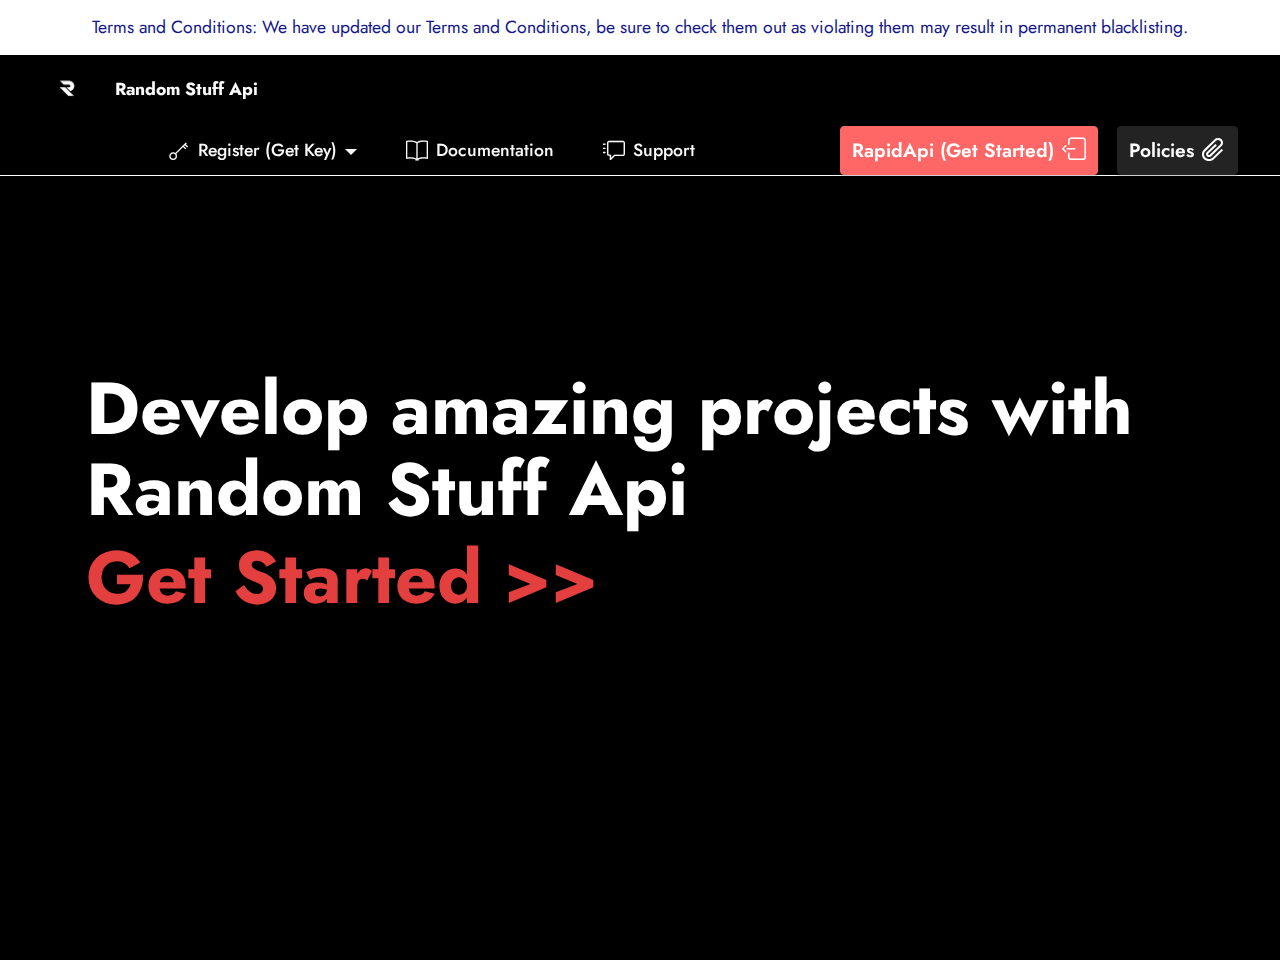
==== commit 0a79153c: "Website" ====
--- a/index.html
+++ b/index.html
@@ -6,7 +6,7 @@
   <meta http-equiv="X-UA-Compatible" content="IE=edge">
   <meta name="generator" content="Mobirise v5.4.1, mobirise.com">
   <meta name="viewport" content="width=device-width, initial-scale=1, minimum-scale=1">
-  <link rel="shortcut icon" href="assets/images/logo5.png" type="image/x-icon">
+  <link rel="shortcut icon" href="assets/images/new-144x99.png" type="image/x-icon">
   <meta name="description" content="Home | Random Stuff API (RSA) is a powerful API developed by PGamerX, and it's free to use as well as open-source. It allows you to get AI responses, jokes, memes, anime, facts, animal images, image manipulation, and many other things.
 ">
   
@@ -99,9 +99,7 @@
                 <p class="mbr-text mbr-fonts-style mbr-white mb-4 display-1"><a href="https://rapidapi.com/pgamerxdev/api/random-stuff-api" class="text-danger text-primary" target="_blank"><strong>Get Started &gt;&gt;</strong></a></p>
             </div>
         </div>
-    </div>
-</section><section style="background-color: #fff; font-family: -apple-system, BlinkMacSystemFont, 'Segoe UI', 'Roboto', 'Helvetica Neue', Arial, sans-serif; color:#aaa; font-size:12px; padding: 0; align-items: center; display: flex;"><a href="https://mobirise.site/g" style="flex: 1 1; height: 3rem; padding-left: 1rem;"></a><p style="flex: 0 0 auto; margin:0; padding-right:1rem;">Web page <a href="https://mobirise.site/f" style="color:#aaa;">was designed</a> with Mobirise</p></section><script src="assets/bootstrap/js/bootstrap.bundle.min.js"></script>  <script src="assets/smoothscroll/smooth-scroll.js"></script>  <script src="assets/ytplayer/index.js"></script>  <script src="assets/dropdown/js/navbar-dropdown.js"></script>  <script src="assets/theme/js/script.js"></script>  
-  
+    </div>  
   
 </body>
-</html>+</html>
